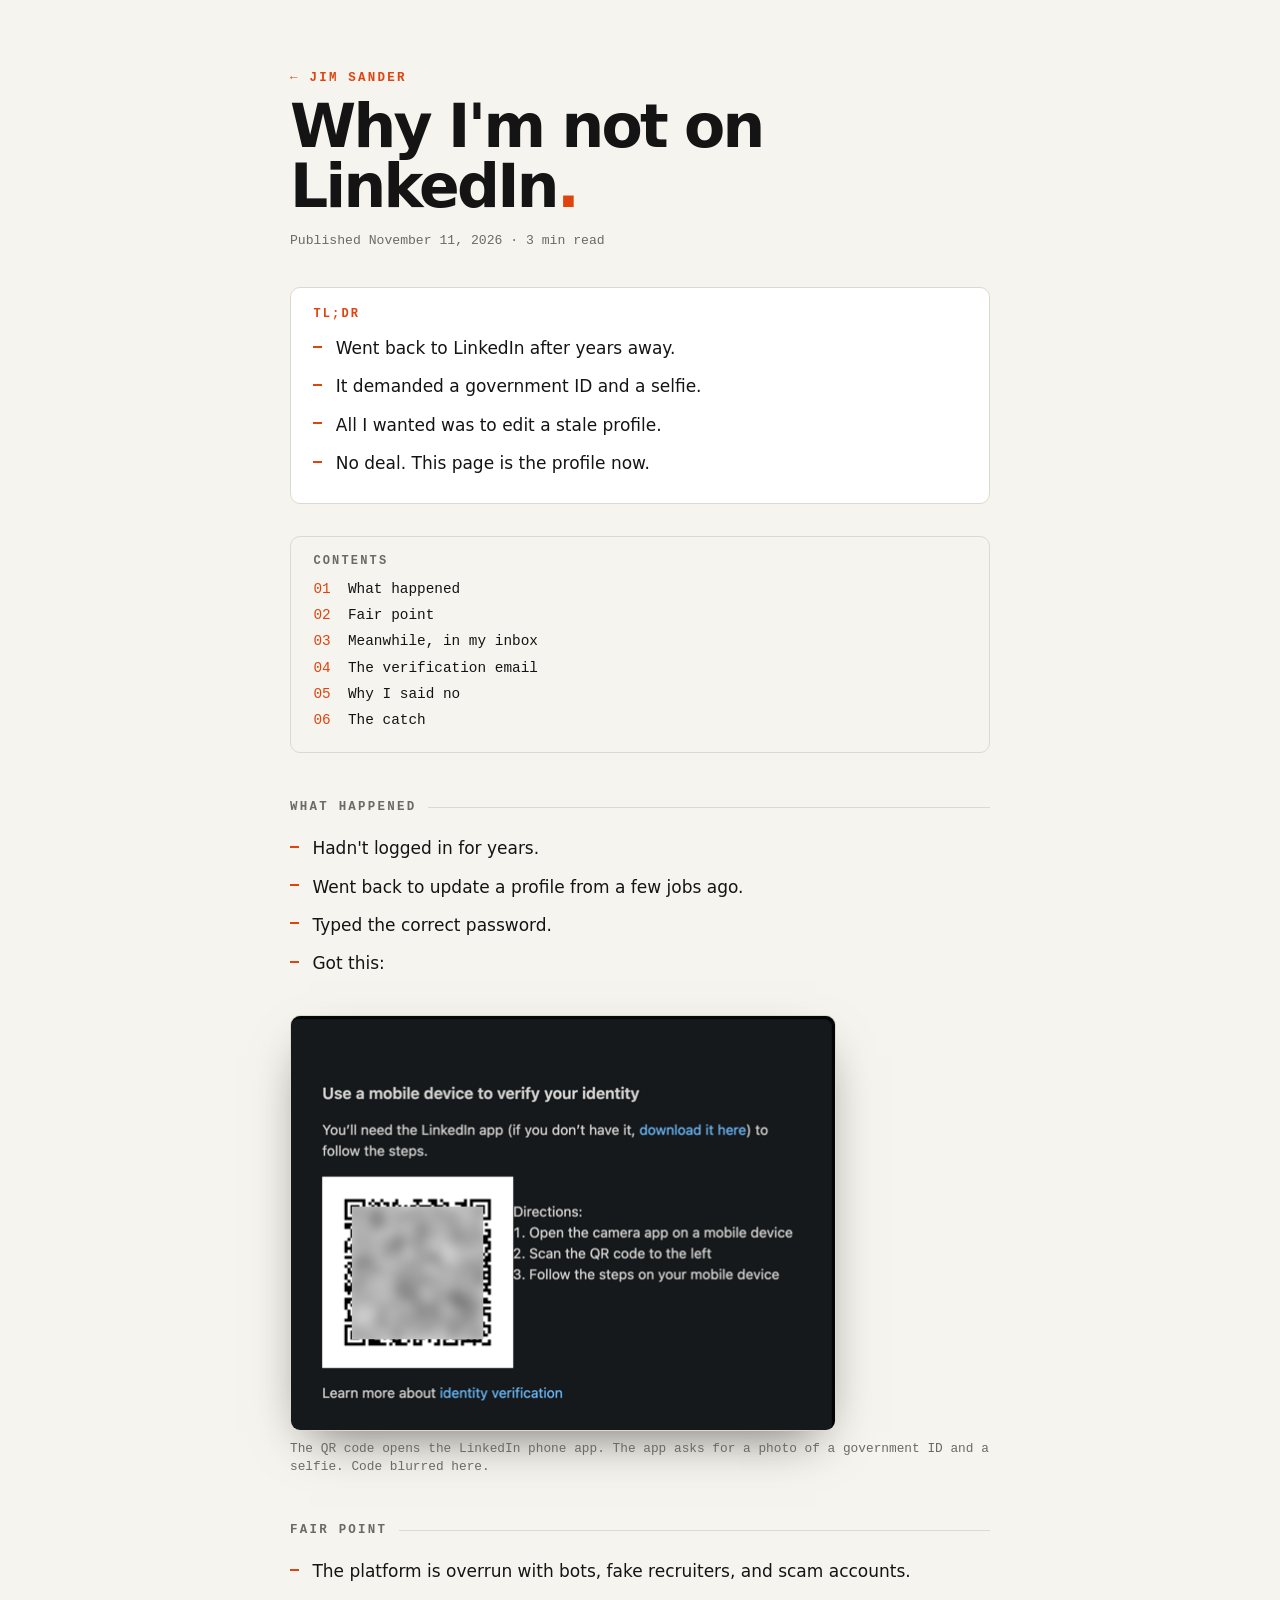
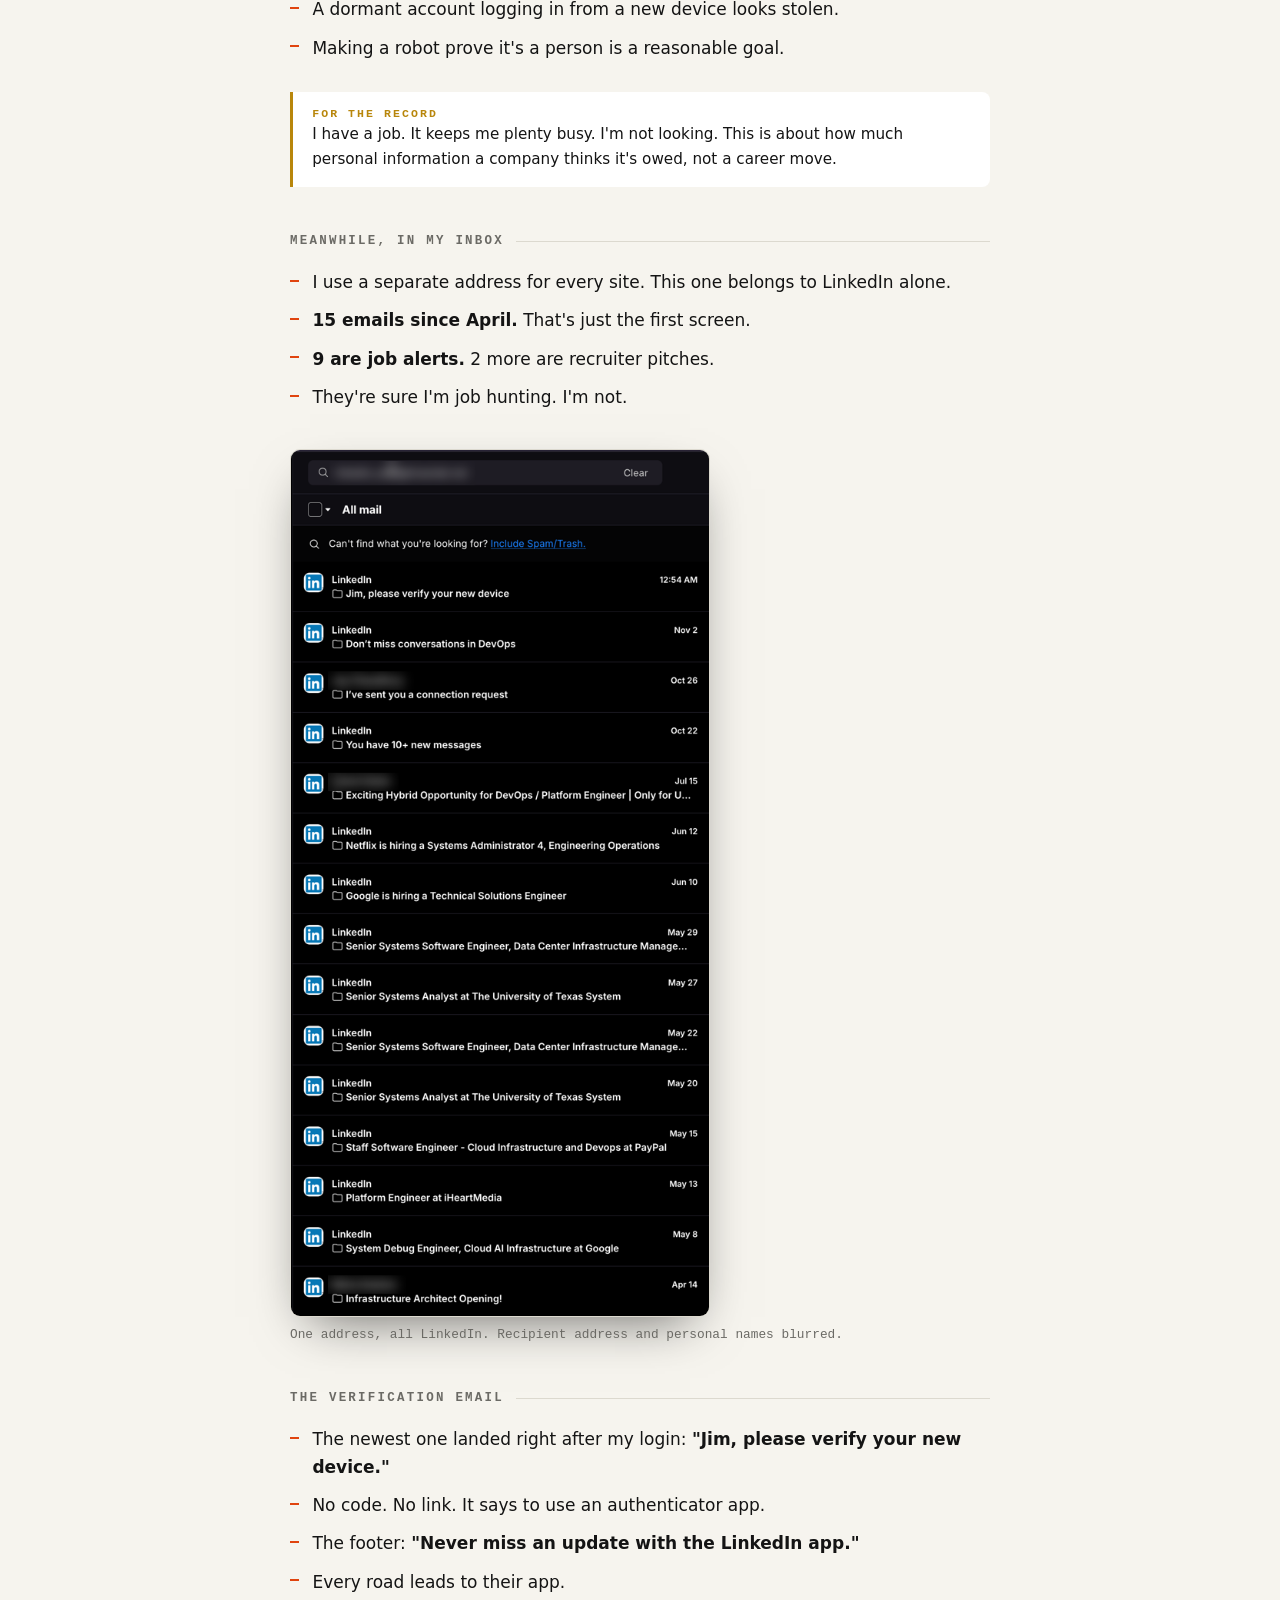
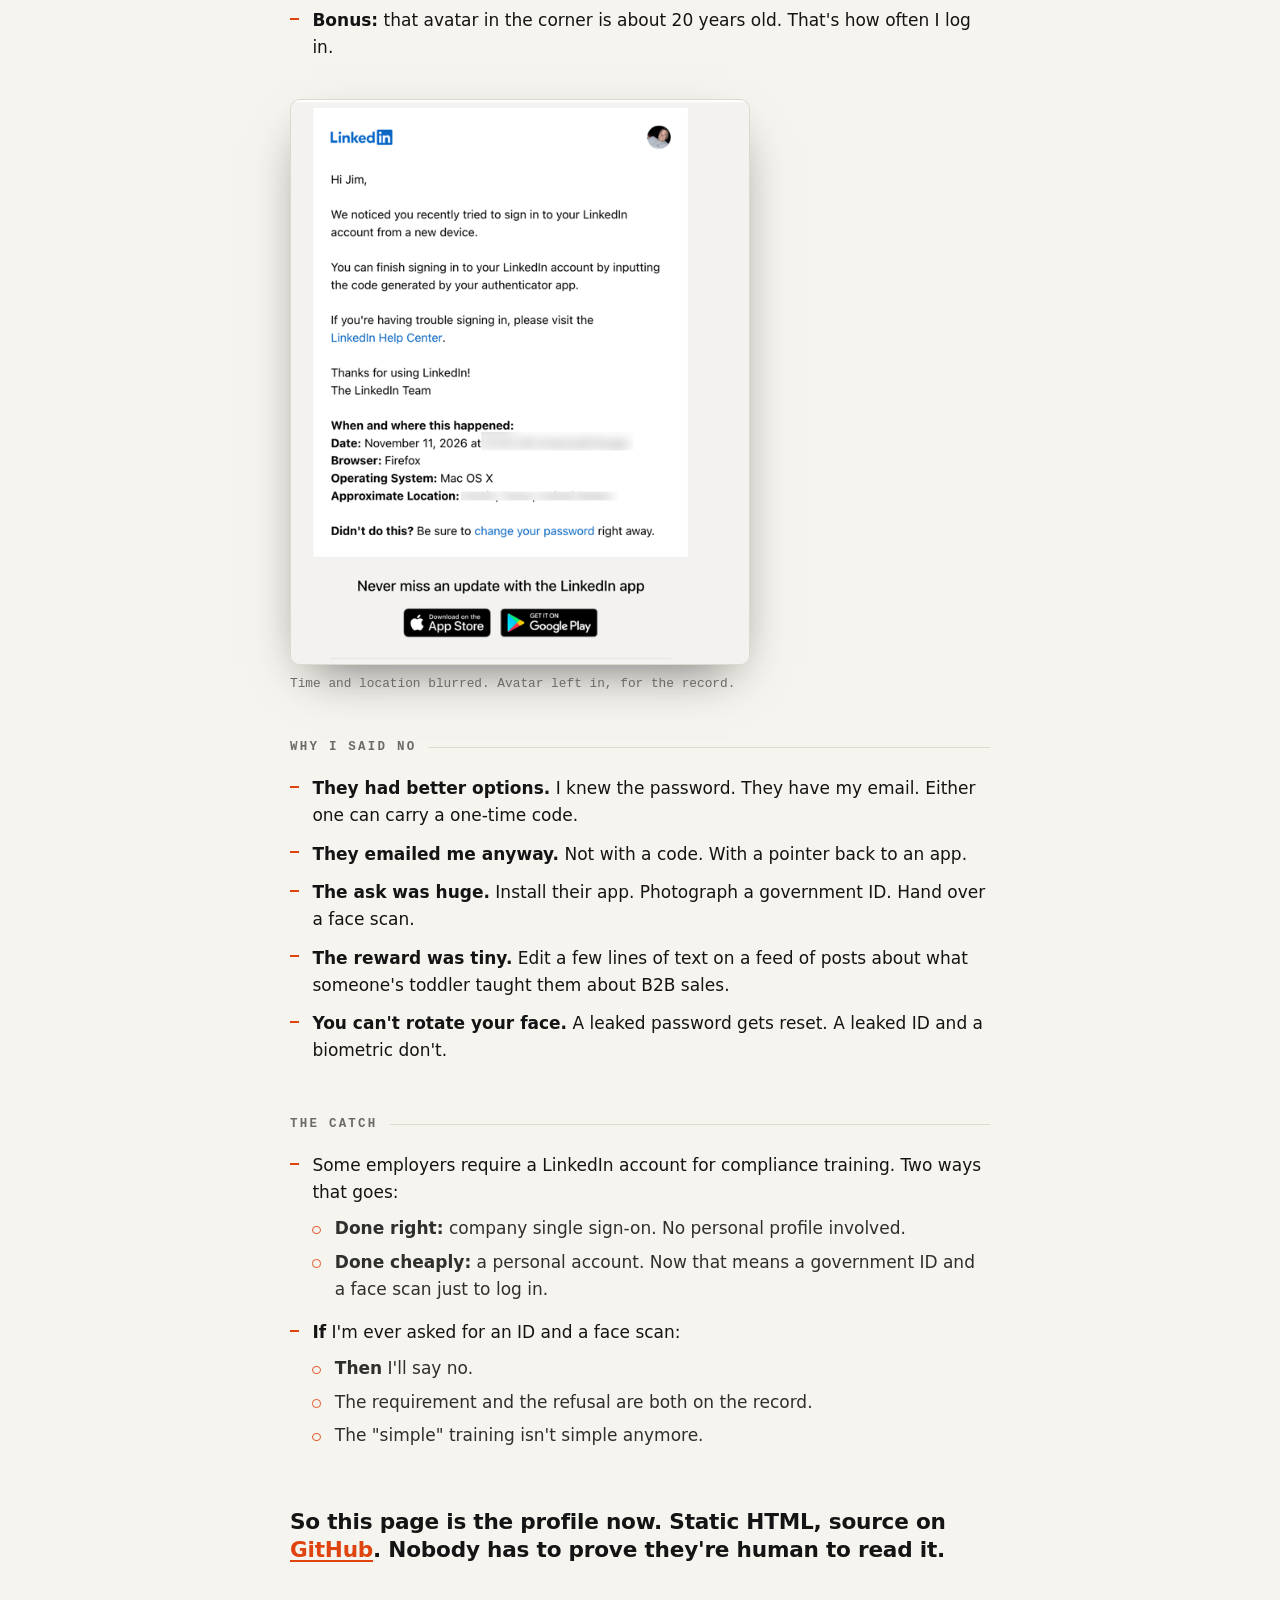
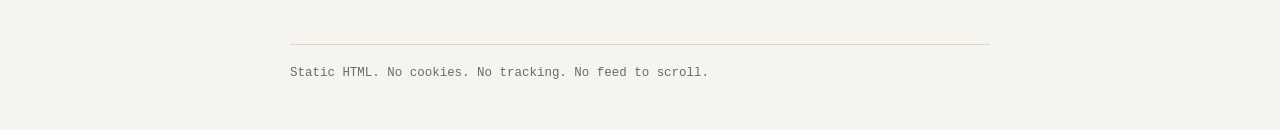
==== why-not-linkedin.html @ 29e7f253 "Nested if/then bullets in the catch section" ====
<!doctype html>
<html lang="en">
<head>
  <meta charset="utf-8">
  <meta name="viewport" content="width=device-width, initial-scale=1">
  <title>Why I'm not on LinkedIn - Jim Sander</title>
  <meta name="description" content="LinkedIn wanted a selfie and a government ID. I wanted to edit a profile.">
  <link rel="stylesheet" href="style.css">
</head>
<body>
  <div class="wrap single">
    <main>
      <p class="kicker"><a href="index.html">&larr; Jim Sander</a></p>
      <h1>Why I'm not on LinkedIn<span class="dot">.</span></h1>
      <p class="meta">Published <time datetime="2026-11-11">November 11, 2026</time> &middot; 3 min read</p>

      <div class="tldr">
        <h3>TL;DR</h3>
        <ul class="pts">
          <li>Went back to LinkedIn after years away.</li>
          <li>It demanded a government ID and a selfie.</li>
          <li>All I wanted was to edit a stale profile.</li>
          <li>No deal. This page is the profile now.</li>
        </ul>
      </div>

      <nav class="toc" aria-label="Contents">
        <h3>Contents</h3>
        <ol>
          <li><a href="#what-happened">What happened</a></li>
          <li><a href="#fair-point">Fair point</a></li>
          <li><a href="#inbox">Meanwhile, in my inbox</a></li>
          <li><a href="#verification-email">The verification email</a></li>
          <li><a href="#why-no">Why I said no</a></li>
          <li><a href="#the-catch">The catch</a></li>
        </ol>
      </nav>

      <h2 id="what-happened">What happened</h2>
      <ul class="pts">
        <li>Hadn't logged in for years.</li>
        <li>Went back to update a profile from a few jobs ago.</li>
        <li>Typed the correct password.</li>
        <li>Got this:</li>
      </ul>

      <figure>
        <img src="img/linkedin-id-check.png" width="546" height="415"
             alt="LinkedIn prompt: Use a mobile device to verify your identity. You'll need the LinkedIn app. Scan the QR code and follow the steps on your mobile device.">
        <figcaption>The QR code opens the LinkedIn phone app. The app asks for a photo of a government ID and a selfie. Code blurred here.</figcaption>
      </figure>

      <h2 id="fair-point">Fair point</h2>
      <ul class="pts">
        <li>The platform is overrun with bots, fake recruiters, and scam accounts.</li>
        <li>A dormant account logging in from a new device looks stolen.</li>
        <li>Making a robot prove it's a person is a reasonable goal.</li>
      </ul>

      <div class="note">
        <b>For the record</b>
        I have a job. It keeps me plenty busy. I'm not looking. This is about how much personal information a company thinks it's owed, not a career move.
      </div>

      <h2 id="inbox">Meanwhile, in my inbox</h2>
      <ul class="pts">
        <li>I use a separate address for every site. This one belongs to LinkedIn alone.</li>
        <li><strong>15 emails since April.</strong> That's just the first screen.</li>
        <li><strong>9 are job alerts.</strong> 2 more are recruiter pitches.</li>
        <li>They're sure I'm job hunting. I'm not.</li>
      </ul>

      <figure>
        <img src="img/linkedin-inbox.png" width="544" height="1127"
             alt="Email inbox filtered to the LinkedIn address: a device verification email at the top, then connection requests, message reminders, and a long run of job alerts from April to November.">
        <figcaption>One address, all LinkedIn. Recipient address and personal names blurred.</figcaption>
      </figure>

      <h2 id="verification-email">The verification email</h2>
      <ul class="pts">
        <li>The newest one landed right after my login: <strong>"Jim, please verify your new device."</strong></li>
        <li>No code. No link. It says to use an authenticator app.</li>
        <li>The footer: <strong>"Never miss an update with the LinkedIn app."</strong></li>
        <li>Every road leads to their app.</li>
        <li><strong>Bonus:</strong> that avatar in the corner is about 20 years old. That's how often I log in.</li>
      </ul>

      <figure>
        <img src="img/linkedin-verify-email.png" width="568" height="700"
             alt="LinkedIn email: We noticed you recently tried to sign in from a new device. You can finish signing in by inputting the code generated by your authenticator app. Footer: Never miss an update with the LinkedIn app, with App Store and Google Play buttons.">
        <figcaption>Time and location blurred. Avatar left in, for the record.</figcaption>
      </figure>

      <h2 id="why-no">Why I said no</h2>
      <ul class="pts">
        <li><strong>They had better options.</strong> I knew the password. They have my email. Either one can carry a one-time code.</li>
        <li><strong>They emailed me anyway.</strong> Not with a code. With a pointer back to an app.</li>
        <li><strong>The ask was huge.</strong> Install their app. Photograph a government ID. Hand over a face scan.</li>
        <li><strong>The reward was tiny.</strong> Edit a few lines of text on a feed of posts about what someone's toddler taught them about B2B sales.</li>
        <li><strong>You can't rotate your face.</strong> A leaked password gets reset. A leaked ID and a biometric don't.</li>
      </ul>

      <h2 id="the-catch">The catch</h2>
      <ul class="pts">
        <li>Some employers require a LinkedIn account for compliance training. Two ways that goes:
          <ul class="pts">
            <li><strong>Done right:</strong> company single sign-on. No personal profile involved.</li>
            <li><strong>Done cheaply:</strong> a personal account. Now that means a government ID and a face scan just to log in.</li>
          </ul>
        </li>
        <li><strong>If</strong> I'm ever asked for an ID and a face scan:
          <ul class="pts">
            <li><strong>Then</strong> I'll say no.</li>
            <li>The requirement and the refusal are both on the record.</li>
            <li>The "simple" training isn't simple anymore.</li>
          </ul>
        </li>
      </ul>

      <p class="closer">So this page is the profile now. Static HTML, source on
      <a href="https://github.com/jimsander/jimsander.net">GitHub</a>. Nobody
      has to prove they're human to read it.</p>
    </main>

    <footer>Static HTML. No cookies. No tracking. No feed to scroll.</footer>
  </div>
</body>
</html>
---- style.css ----
:root {
  --bg: #0e0e10;
  --fg: #f2f0ea;
  --muted: #8d8b85;
  --rule: #26262a;
  --card: #17171a;
  --accent: #ff5a1f;
  --accent-2: #ffd23f;
  --sans: "Inter", ui-sans-serif, system-ui, -apple-system, "Helvetica Neue", sans-serif;
  --mono: ui-monospace, "SF Mono", Menlo, monospace;
}
@media (prefers-color-scheme: light) {
  :root {
    --bg: #f6f4ee;
    --fg: #141414;
    --muted: #6b6a65;
    --rule: #dcd9cf;
    --card: #ffffff;
    --accent: #e0440e;
    --accent-2: #b8860b;
  }
}
* { box-sizing: border-box; }
body {
  margin: 0;
  background: var(--bg);
  color: var(--fg);
  font: 17px/1.6 var(--sans);
  -webkit-font-smoothing: antialiased;
}
a { color: var(--accent); text-underline-offset: 3px; }
a:hover { color: var(--accent-2); }

.wrap {
  max-width: 1040px;
  margin: 0 auto;
  padding: 4.5rem 1.5rem 3rem;
  display: grid;
  grid-template-columns: minmax(0, 1fr) 290px;
  gap: 4rem;
}
.wrap.single { grid-template-columns: minmax(0, 700px); justify-content: center; }
@media (max-width: 800px) {
  .wrap { grid-template-columns: 1fr; gap: 2.5rem; padding-top: 2.5rem; }
}

/* hero */
.kicker {
  margin: 0 0 0.75rem;
  color: var(--accent);
  font: 600 0.78rem/1 var(--mono);
  letter-spacing: 0.18em;
  text-transform: uppercase;
}
.kicker a { text-decoration: none; }
h1 {
  margin: 0;
  font-size: clamp(3rem, 9vw, 5.75rem);
  font-weight: 850;
  line-height: 0.92;
  letter-spacing: -0.045em;
}
h1 .dot { color: var(--accent); }
.wrap.single h1 { font-size: clamp(2.4rem, 6.5vw, 3.75rem); line-height: 1; }
.tag {
  margin: 1.1rem 0 0;
  color: var(--muted);
  font: 0.95rem/1.4 var(--mono);
}
.meta {
  margin: 1rem 0 0;
  color: var(--muted);
  font: 0.82rem/1.4 var(--mono);
}

/* status pill */
.status {
  display: inline-flex;
  align-items: center;
  gap: 0.6rem;
  margin: 2rem 0 0;
  padding: 0.5rem 0.95rem;
  border: 1px solid var(--rule);
  border-radius: 999px;
  background: var(--card);
  font: 0.85rem/1.3 var(--mono);
}
.status::before {
  content: "";
  width: 8px;
  height: 8px;
  border-radius: 50%;
  background: var(--accent-2);
  box-shadow: 0 0 10px var(--accent-2);
}

/* sections */
h2 {
  margin: 3rem 0 1rem;
  font: 600 0.78rem/1 var(--mono);
  letter-spacing: 0.18em;
  text-transform: uppercase;
  color: var(--muted);
  display: flex;
  align-items: center;
  gap: 0.75rem;
}
h2::after { content: ""; flex: 1; height: 1px; background: var(--rule); }
ul.pts { list-style: none; padding: 0; margin: 0; }
ul.pts li {
  position: relative;
  padding: 0.35rem 0 0.35rem 1.4rem;
}
ul.pts li::before {
  content: "";
  position: absolute;
  left: 0;
  top: 0.95em;
  width: 0.55rem;
  height: 2px;
  background: var(--accent);
}
strong { font-weight: 700; }

/* tldr / callouts */
.tldr {
  margin: 2.25rem 0 0;
  padding: 1.25rem 1.4rem;
  background: var(--card);
  border: 1px solid var(--rule);
  border-radius: 10px;
}
.tldr h3, aside h3 {
  margin: 0 0 0.6rem;
  font: 600 0.75rem/1 var(--mono);
  letter-spacing: 0.18em;
  text-transform: uppercase;
  color: var(--accent);
}
.note {
  margin: 1.5rem 0 0;
  padding: 1rem 1.2rem;
  border-left: 3px solid var(--accent-2);
  background: var(--card);
  border-radius: 0 8px 8px 0;
  font-size: 0.95rem;
}
.note b {
  display: block;
  margin-bottom: 0.2rem;
  font: 600 0.72rem/1 var(--mono);
  letter-spacing: 0.18em;
  text-transform: uppercase;
  color: var(--accent-2);
}
.closer {
  margin: 3rem 0 0;
  font-size: 1.35rem;
  font-weight: 700;
  line-height: 1.3;
  letter-spacing: -0.01em;
}

/* sidebar */
aside {
  align-self: start;
  position: sticky;
  top: 2rem;
  padding: 1.4rem;
  background: var(--card);
  border: 1px solid var(--rule);
  border-top: 3px solid var(--accent);
  border-radius: 10px;
  font-size: 0.93rem;
}
aside ul.pts li { padding-top: 0.25rem; padding-bottom: 0.25rem; }
aside .more {
  display: inline-block;
  margin-top: 1rem;
  font: 600 0.85rem/1 var(--mono);
  text-decoration: none;
}

figure { margin: 2rem 0 0; }
figure img[src*="inbox"] { max-width: 420px; width: 100%; }
figure img[src*="verify-email"] { max-width: 460px; width: 100%; }
figure img {
  display: block;
  max-width: 100%;
  height: auto;
  border: 1px solid var(--rule);
  border-radius: 10px;
  box-shadow: 0 20px 50px -20px rgba(0, 0, 0, 0.6);
}
figcaption {
  margin-top: 0.6rem;
  color: var(--muted);
  font: 0.8rem/1.4 var(--mono);
}

footer {
  grid-column: 1 / -1;
  margin-top: 1rem;
  padding-top: 1.25rem;
  border-top: 1px solid var(--rule);
  color: var(--muted);
  font: 0.78rem/1.4 var(--mono);
}

/* table of contents */
html { scroll-behavior: smooth; }
h2[id], aside[id] { scroll-margin-top: 1.5rem; }
.toc {
  margin: 2rem 0 0;
  padding: 1.1rem 1.4rem;
  border: 1px solid var(--rule);
  border-radius: 10px;
}
.toc h3 {
  margin: 0 0 0.6rem;
  font: 600 0.75rem/1 var(--mono);
  letter-spacing: 0.18em;
  text-transform: uppercase;
  color: var(--muted);
}
.toc ol {
  margin: 0;
  padding: 0;
  list-style: none;
  counter-reset: toc;
  font: 0.9rem/1.5 var(--mono);
}
.toc li { counter-increment: toc; padding: 0.15rem 0; }
.toc li::before {
  content: counter(toc, decimal-leading-zero) "  ";
  color: var(--accent);
  white-space: pre;
}
.toc a { color: var(--fg); text-decoration: none; }
.toc a:hover { color: var(--accent); }
.toc.inline { border: 0; padding: 0; }
.toc.inline ol { display: flex; flex-wrap: wrap; gap: 0.4rem 1.4rem; }

/* nested bullets */
ul.pts ul.pts { margin: 0.35rem 0 0.1rem; }
ul.pts ul.pts li { padding-top: 0.2rem; padding-bottom: 0.2rem; color: var(--fg); opacity: 0.88; }
ul.pts ul.pts li::before {
  width: 0.4rem;
  height: 0.4rem;
  top: 0.8em;
  border: 1.5px solid var(--accent);
  border-radius: 50%;
  background: transparent;
}
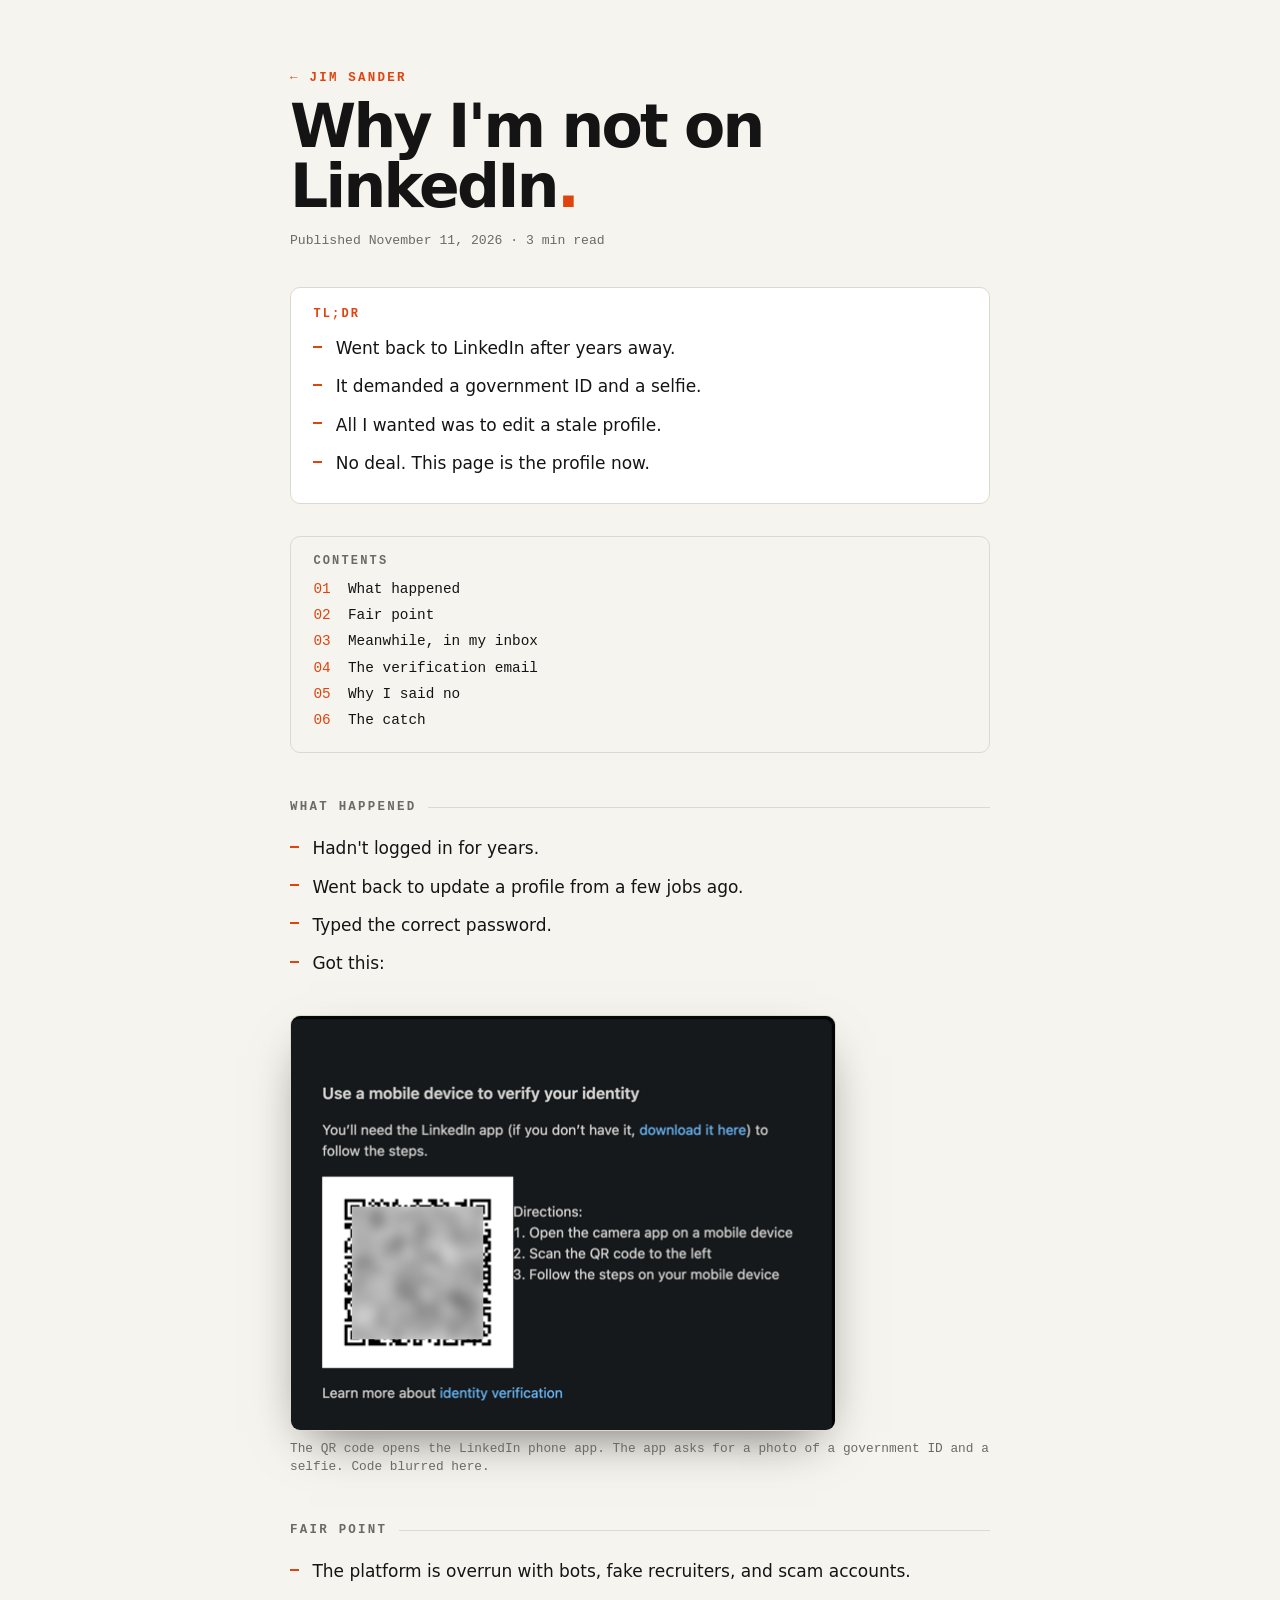
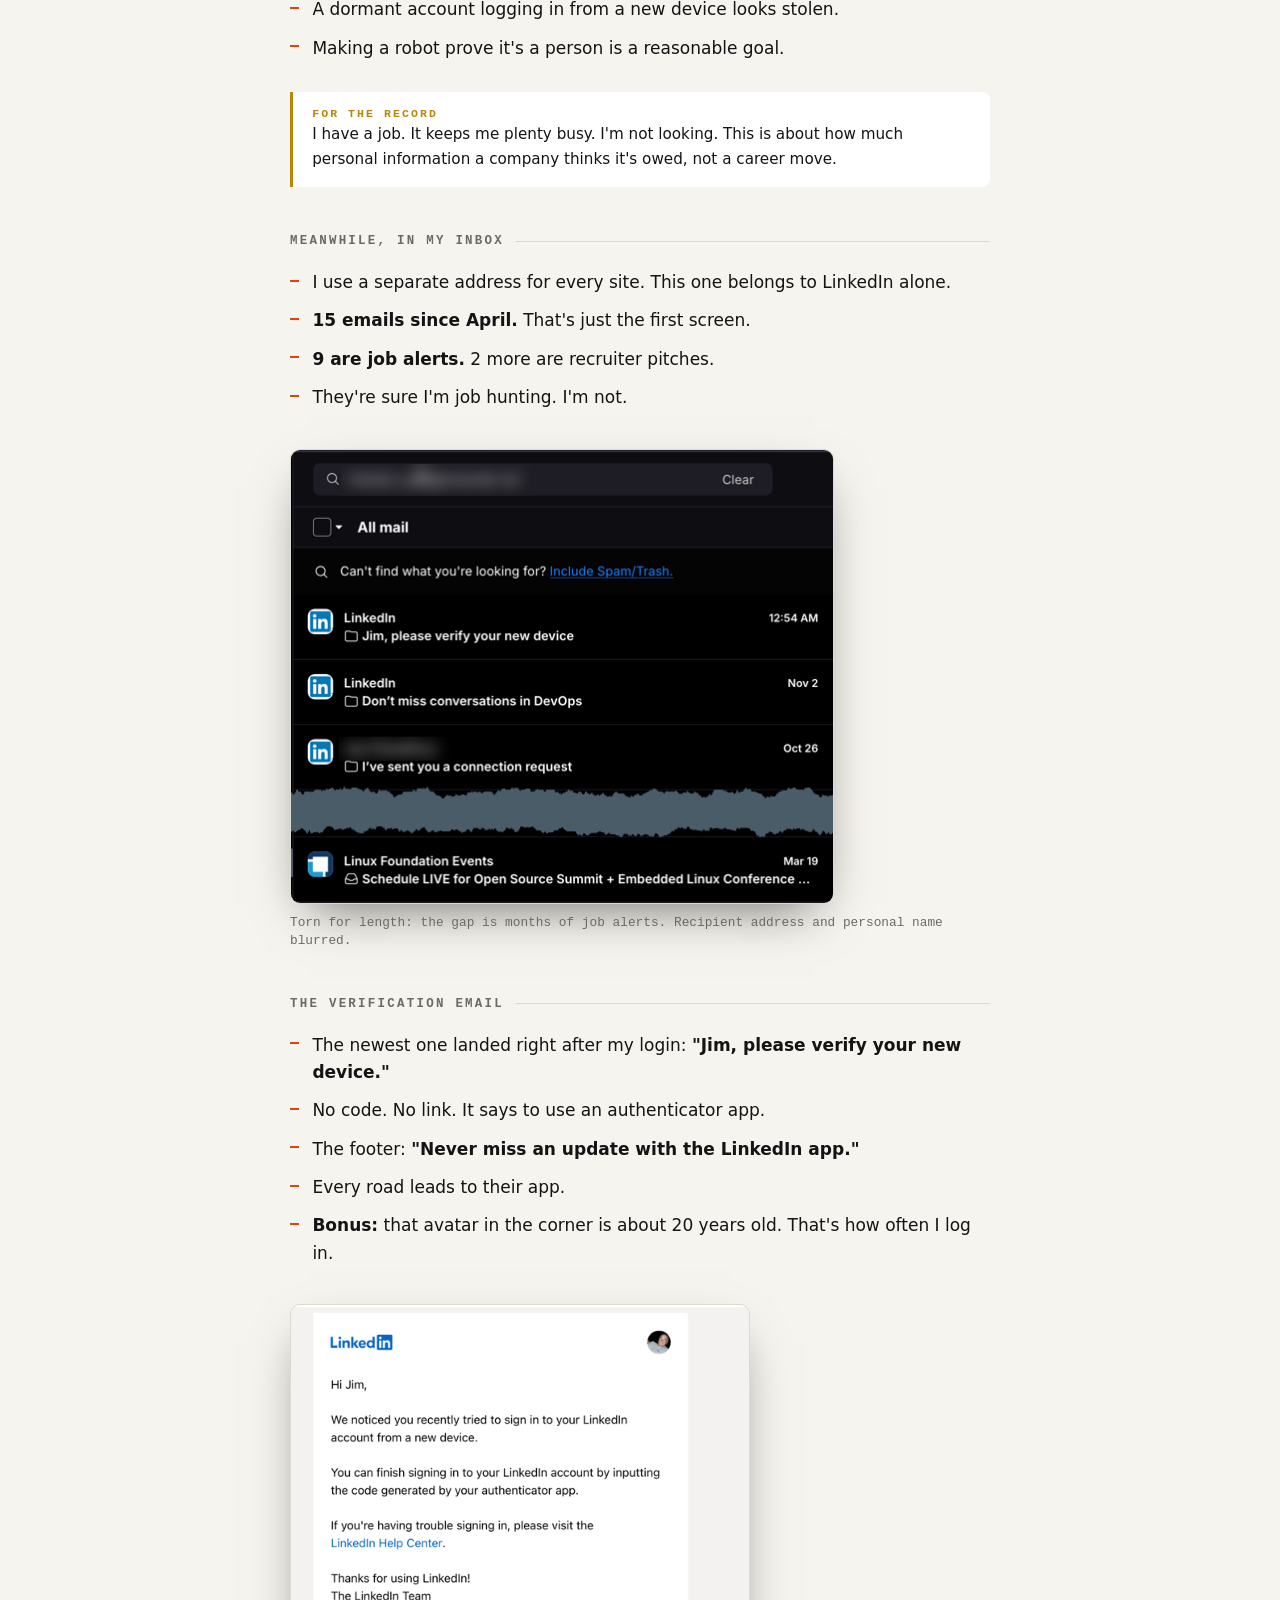
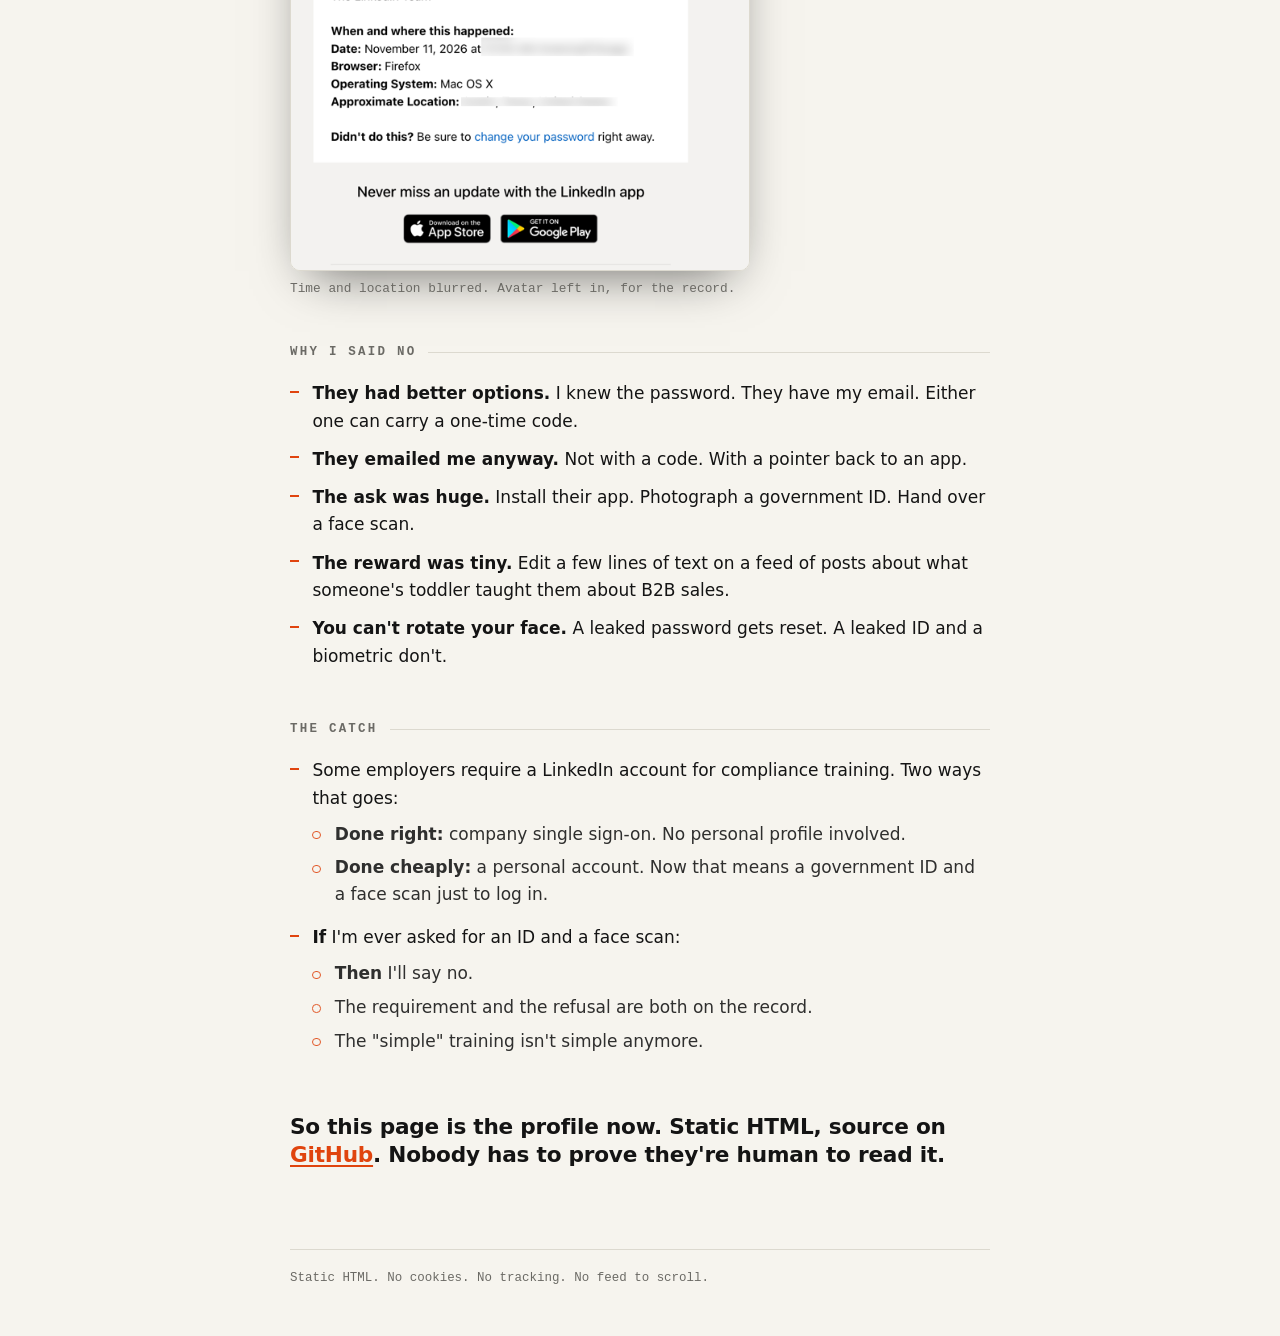
==== commit 09c5356a: "Shorter torn inbox screenshot" ====
--- a/why-not-linkedin.html
+++ b/why-not-linkedin.html
@@ -71,9 +71,9 @@
       </ul>
 
       <figure>
-        <img src="img/linkedin-inbox.png" width="544" height="1127"
-             alt="Email inbox filtered to the LinkedIn address: a device verification email at the top, then connection requests, message reminders, and a long run of job alerts from April to November.">
-        <figcaption>One address, all LinkedIn. Recipient address and personal names blurred.</figcaption>
+        <img src="img/linkedin-inbox.png" width="544" height="455"
+             alt="Email inbox filtered to the LinkedIn address: a device verification email at the top, a DevOps conversations reminder, a connection request, then a torn gap covering months of job alerts.">
+        <figcaption>Torn for length: the gap is months of job alerts. Recipient address and personal name blurred.</figcaption>
       </figure>
 
       <h2 id="verification-email">The verification email</h2>
--- a/style.css
+++ b/style.css
@@ -182,7 +182,7 @@
 }
 
 figure { margin: 2rem 0 0; }
-figure img[src*="inbox"] { max-width: 420px; width: 100%; }
+figure img[src*="inbox"] { max-width: 544px; width: 100%; }
 figure img[src*="verify-email"] { max-width: 460px; width: 100%; }
 figure img {
   display: block;
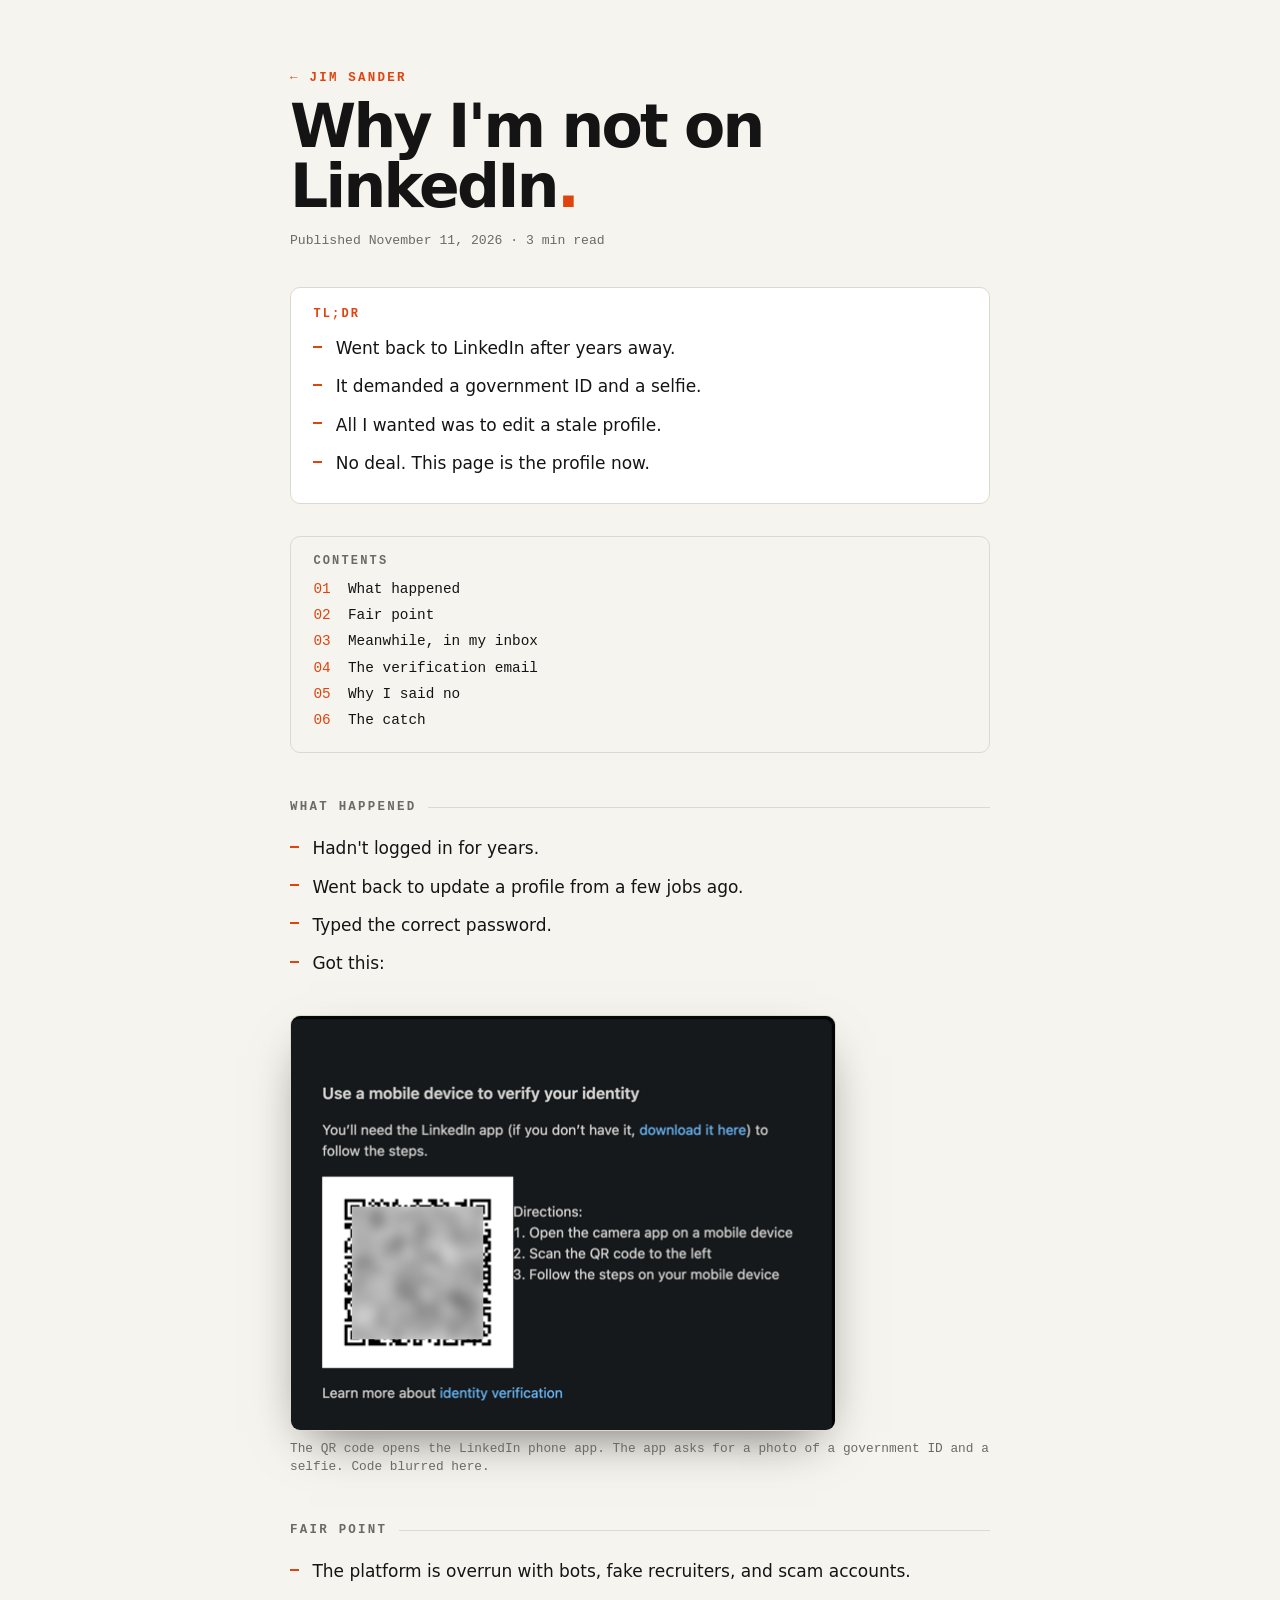
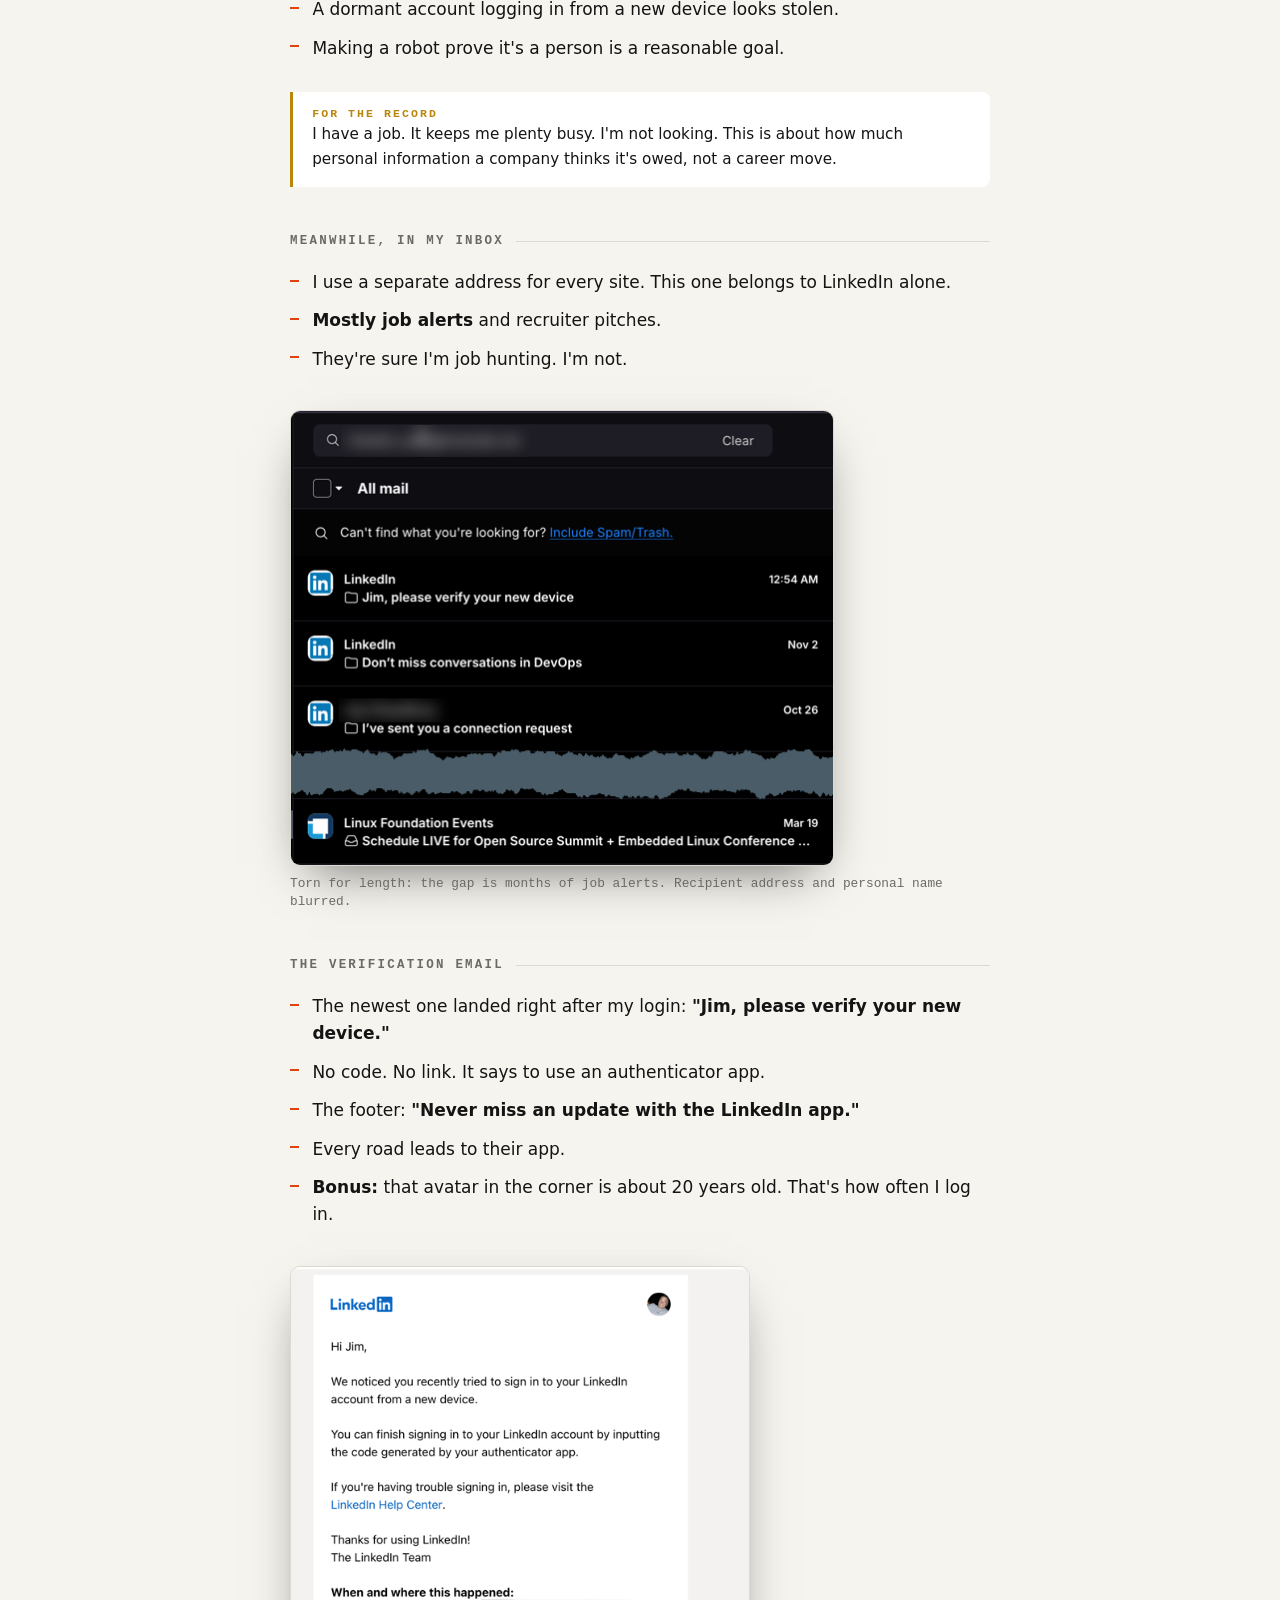
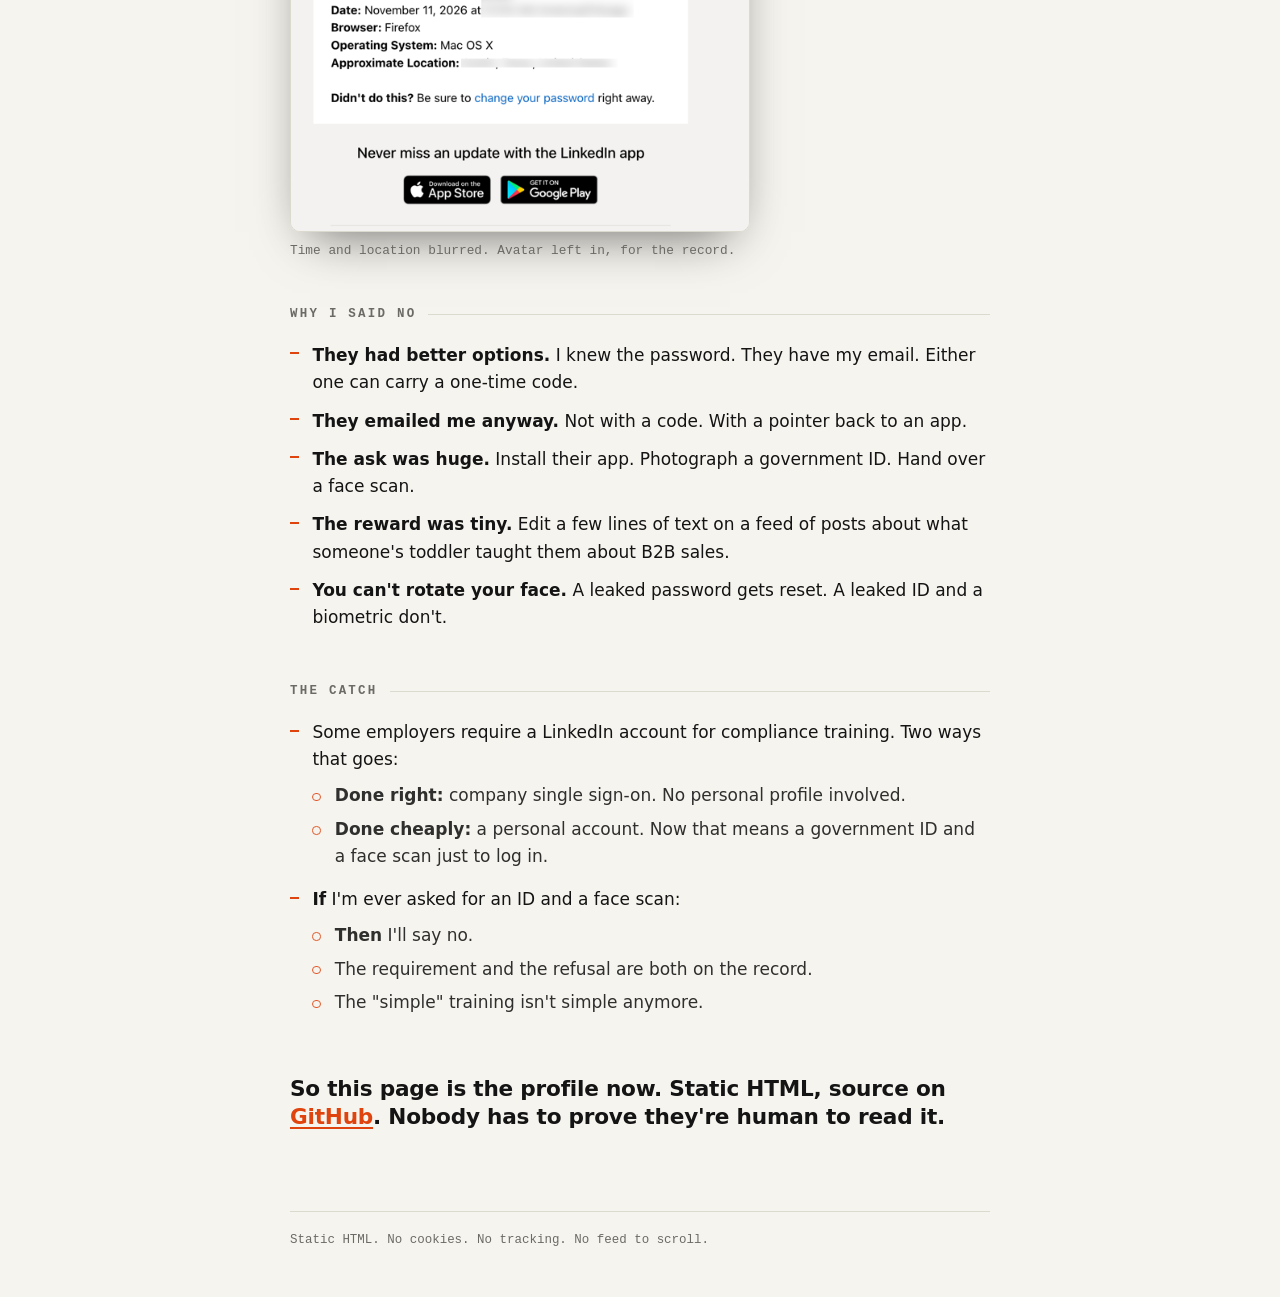
==== commit 2638f6f5: "Drop email counts from inbox section" ====
--- a/why-not-linkedin.html
+++ b/why-not-linkedin.html
@@ -65,8 +65,7 @@
       <h2 id="inbox">Meanwhile, in my inbox</h2>
       <ul class="pts">
         <li>I use a separate address for every site. This one belongs to LinkedIn alone.</li>
-        <li><strong>15 emails since April.</strong> That's just the first screen.</li>
-        <li><strong>9 are job alerts.</strong> 2 more are recruiter pitches.</li>
+        <li><strong>Mostly job alerts</strong> and recruiter pitches.</li>
         <li>They're sure I'm job hunting. I'm not.</li>
       </ul>
 
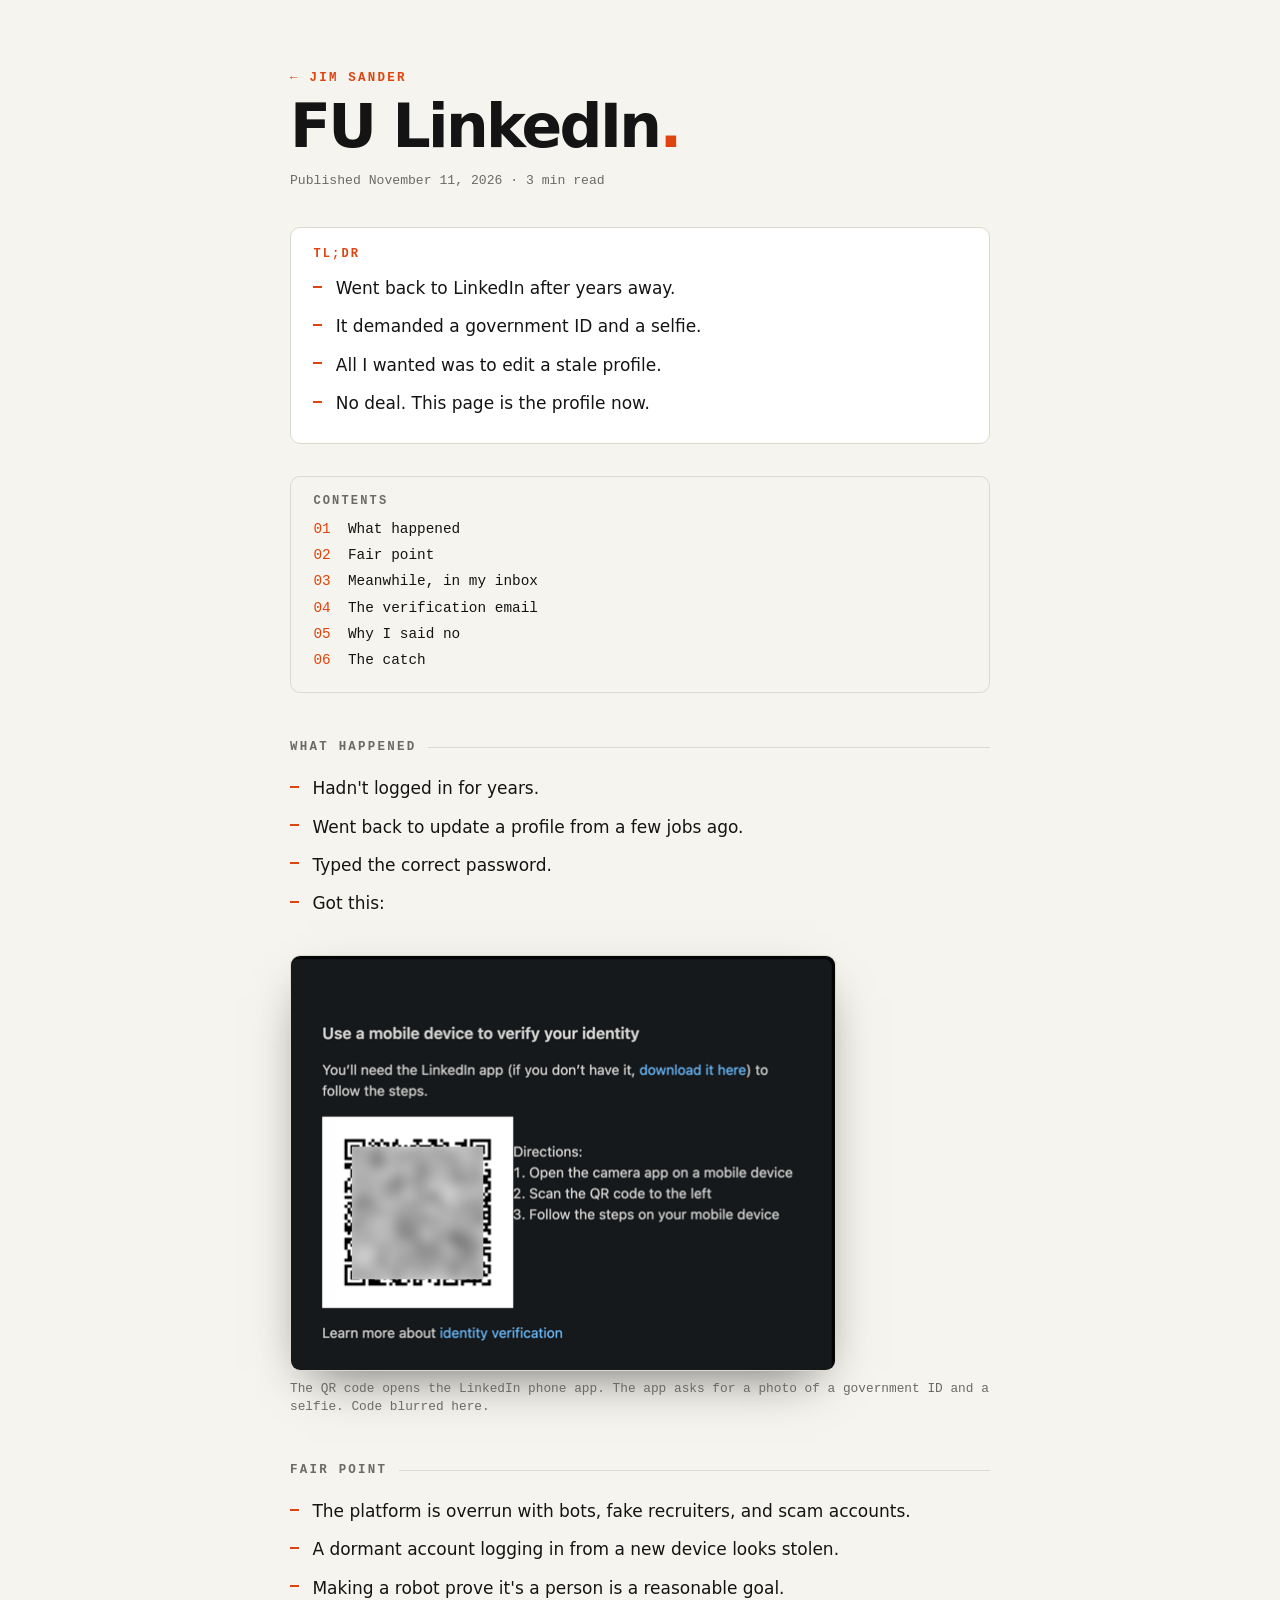
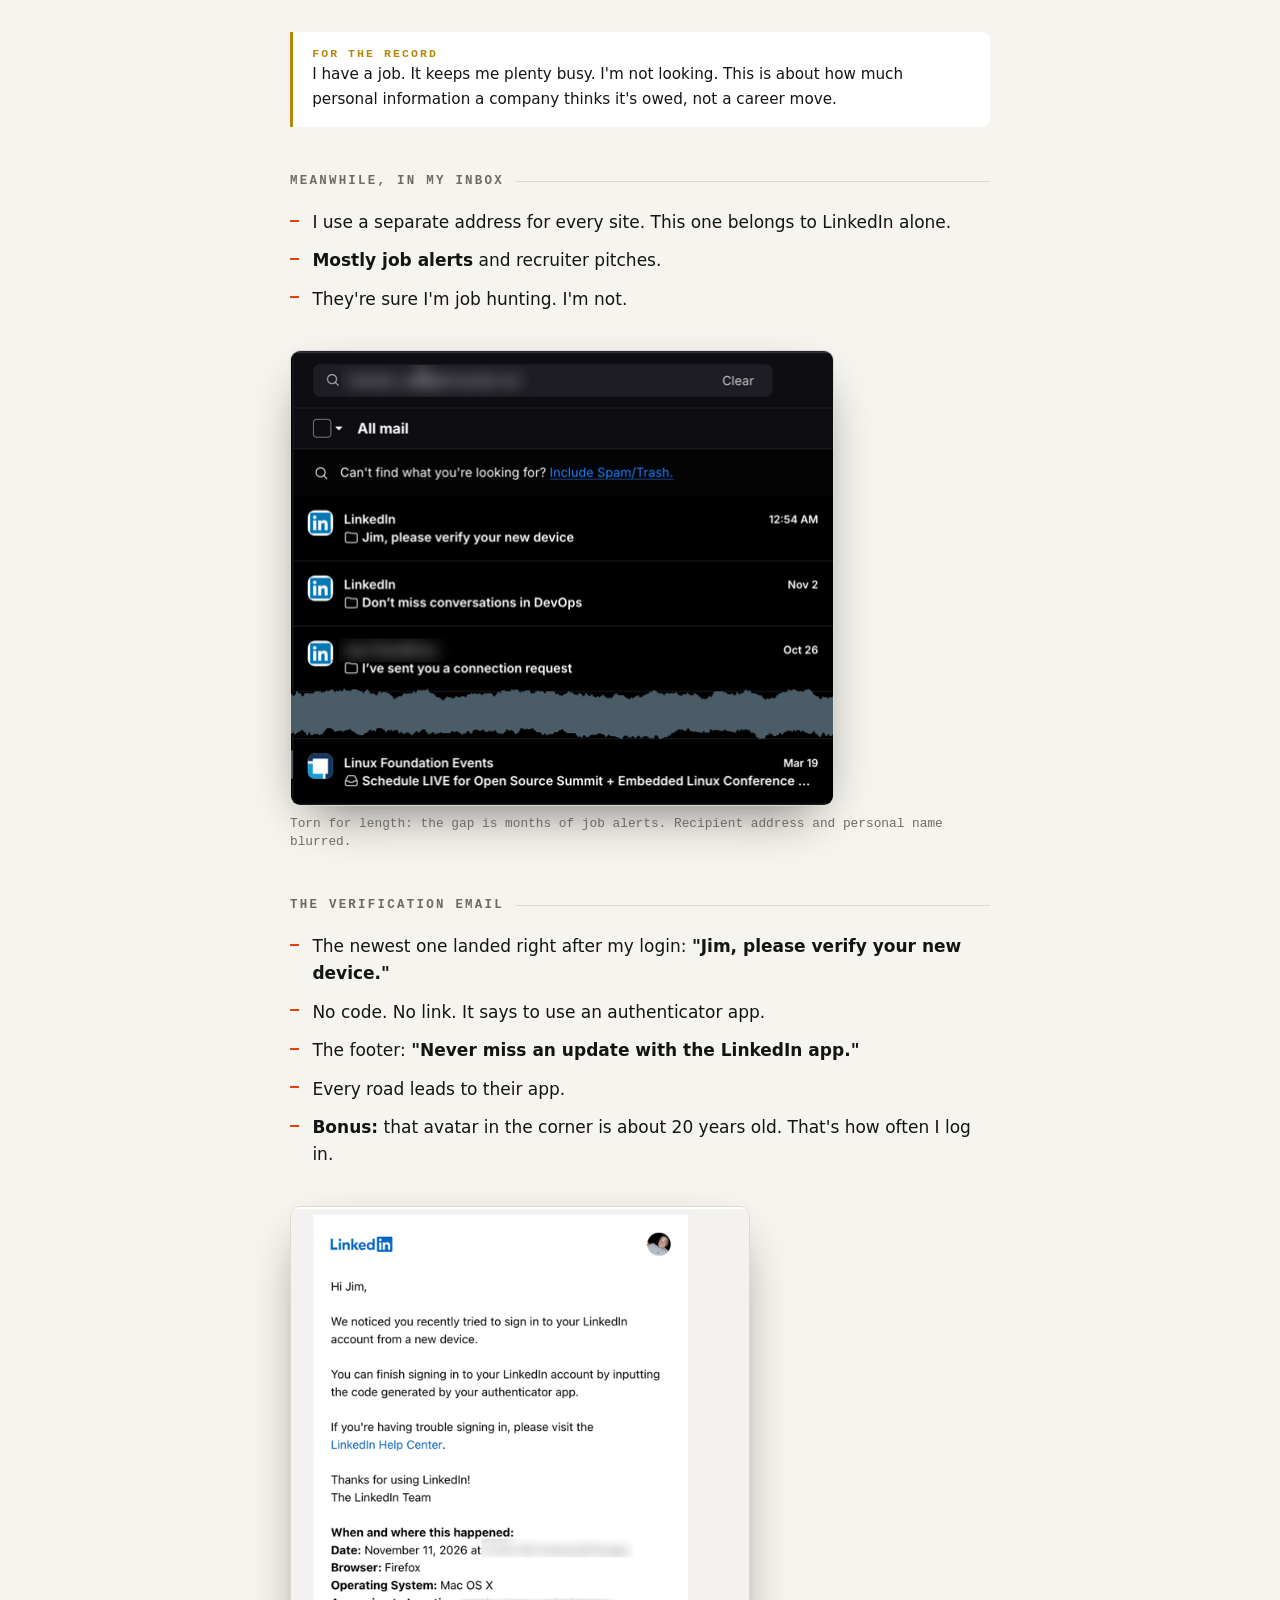
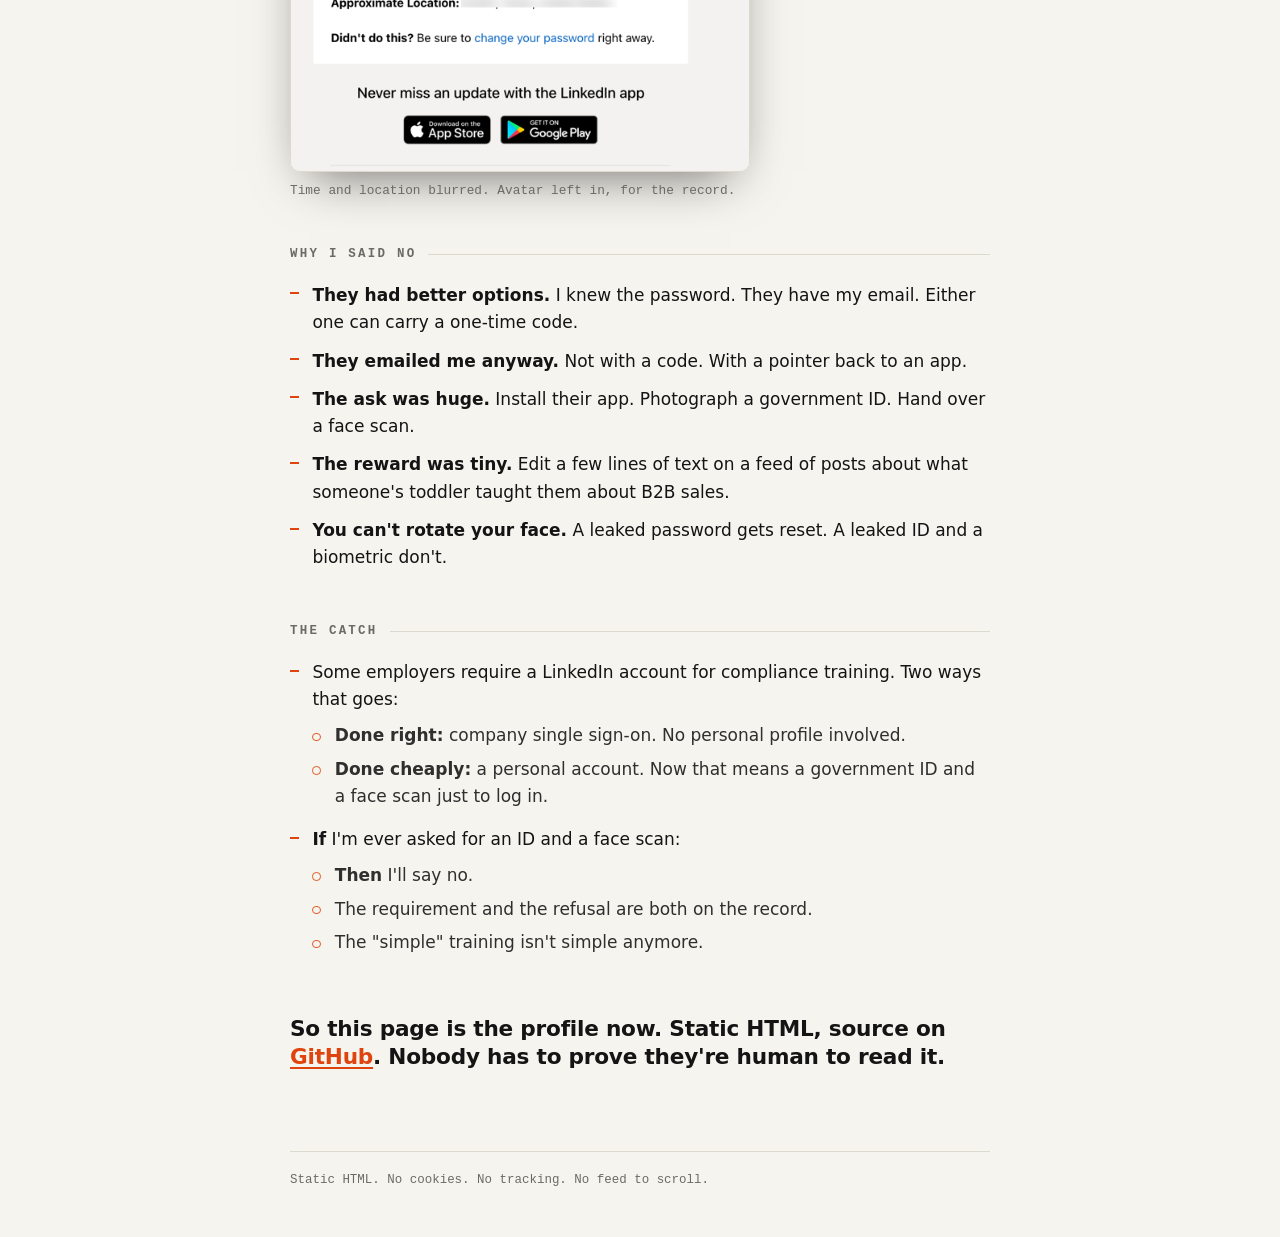
==== commit e6f207b5: "Retitle article: FU LinkedIn" ====
--- a/why-not-linkedin.html
+++ b/why-not-linkedin.html
@@ -3,7 +3,7 @@
 <head>
   <meta charset="utf-8">
   <meta name="viewport" content="width=device-width, initial-scale=1">
-  <title>Why I'm not on LinkedIn - Jim Sander</title>
+  <title>FU LinkedIn - Jim Sander</title>
   <meta name="description" content="LinkedIn wanted a selfie and a government ID. I wanted to edit a profile.">
   <link rel="stylesheet" href="style.css">
 </head>
@@ -11,7 +11,7 @@
   <div class="wrap single">
     <main>
       <p class="kicker"><a href="index.html">&larr; Jim Sander</a></p>
-      <h1>Why I'm not on LinkedIn<span class="dot">.</span></h1>
+      <h1>FU LinkedIn<span class="dot">.</span></h1>
       <p class="meta">Published <time datetime="2026-11-11">November 11, 2026</time> &middot; 3 min read</p>
 
       <div class="tldr">
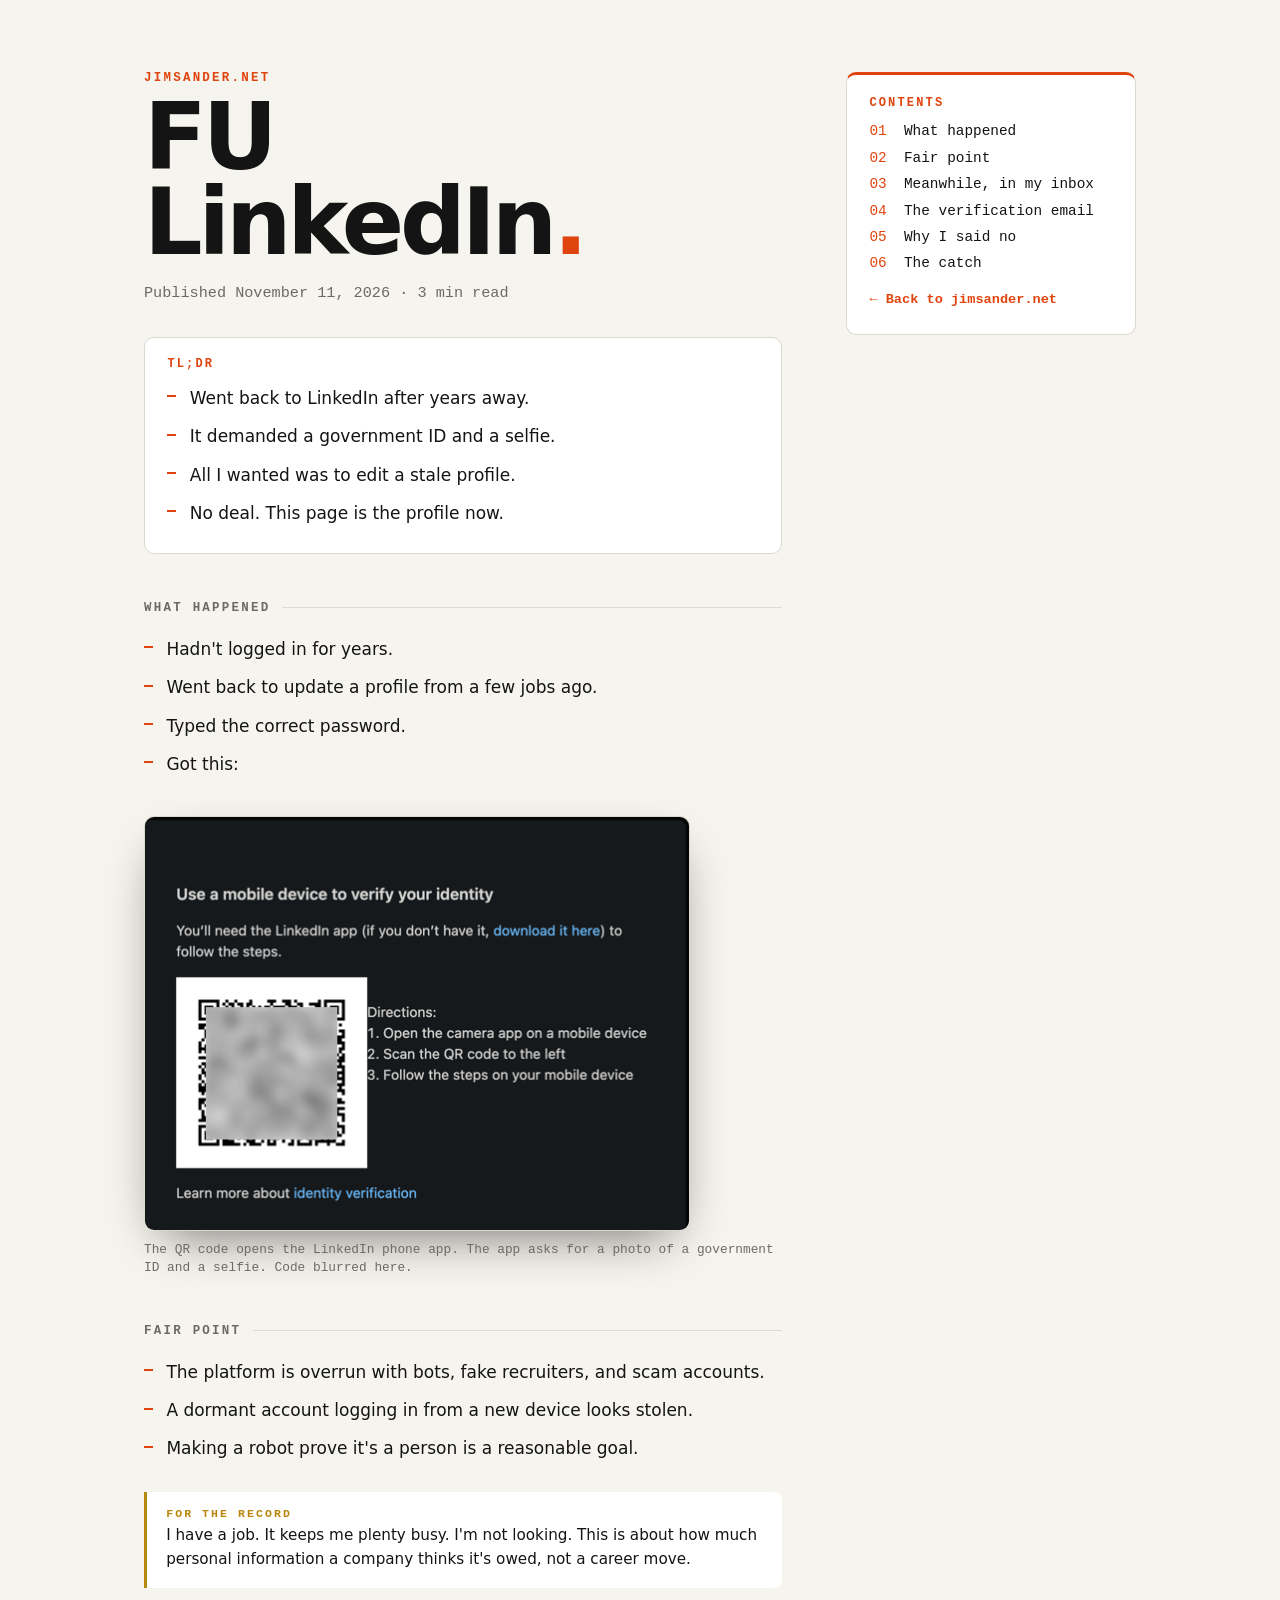
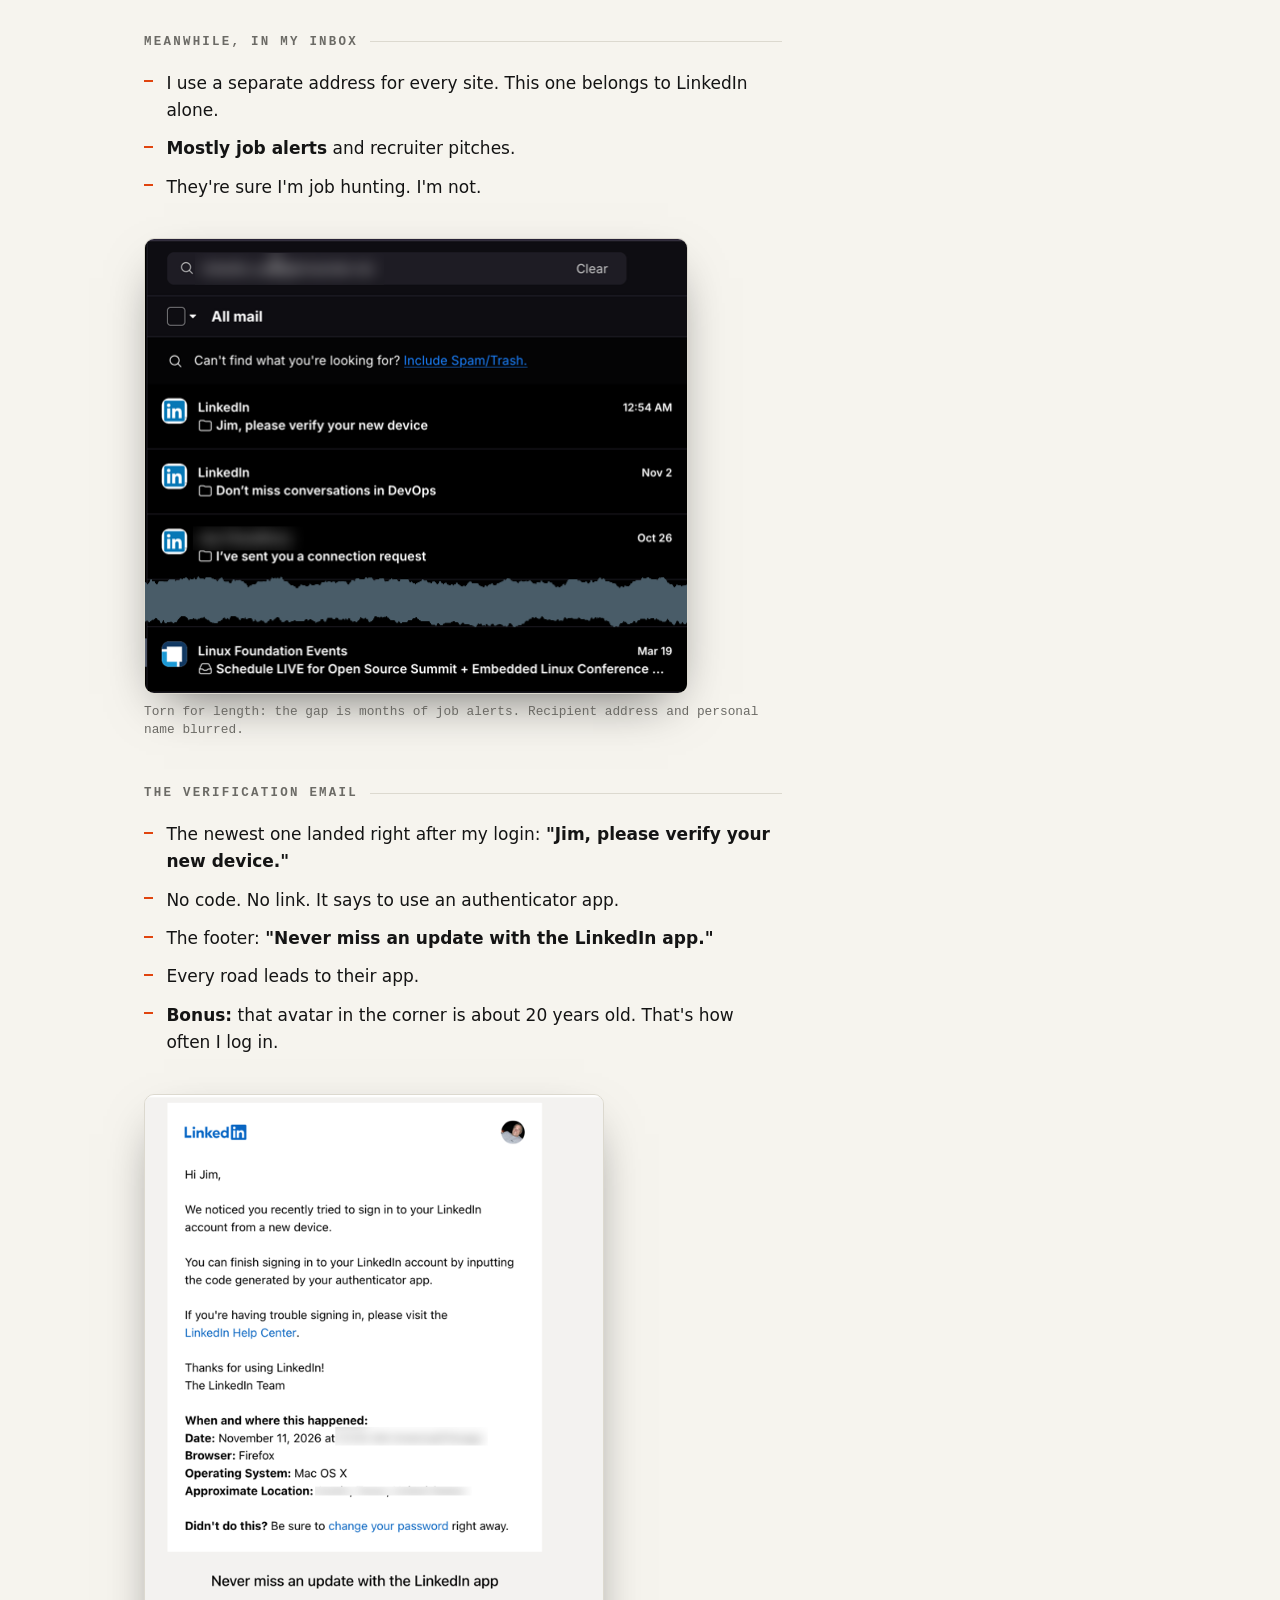
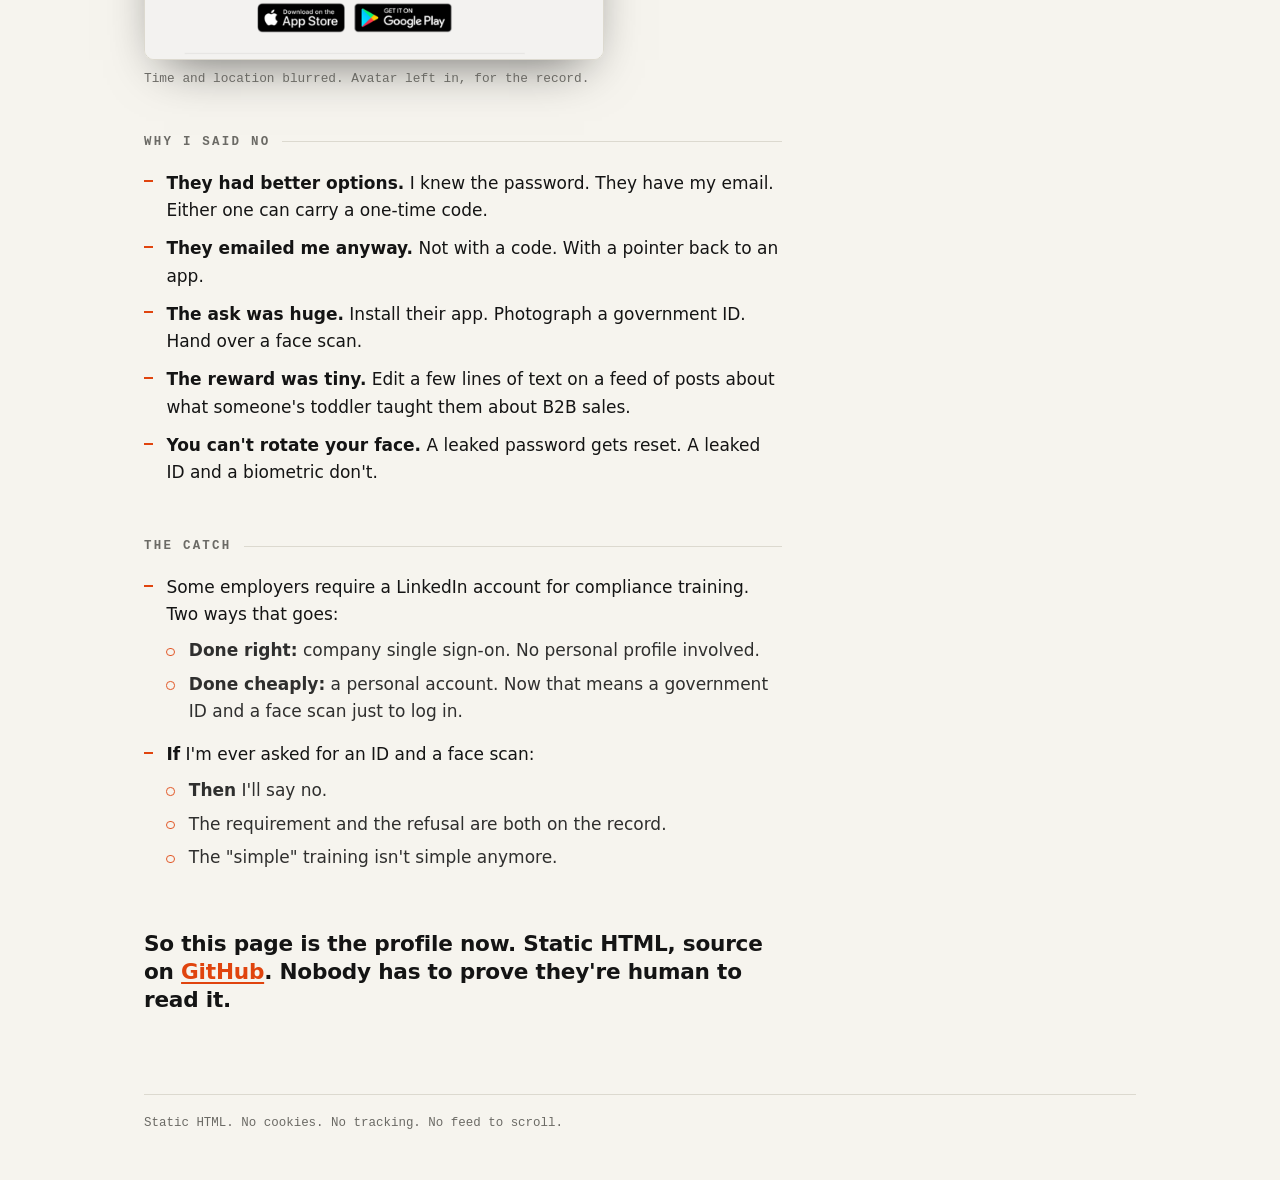
==== commit 760280d7: "Article uses the home page layout: stacked title, sidebar contents" ====
--- a/why-not-linkedin.html
+++ b/why-not-linkedin.html
@@ -8,11 +8,11 @@
   <link rel="stylesheet" href="style.css">
 </head>
 <body>
-  <div class="wrap single">
+  <div class="wrap">
     <main>
-      <p class="kicker"><a href="index.html">&larr; Jim Sander</a></p>
-      <h1>FU LinkedIn<span class="dot">.</span></h1>
-      <p class="meta">Published <time datetime="2026-11-11">November 11, 2026</time> &middot; 3 min read</p>
+      <p class="kicker"><a href="index.html">jimsander.net</a></p>
+      <h1>FU<br>LinkedIn<span class="dot">.</span></h1>
+      <p class="tag">Published <time datetime="2026-11-11">November 11, 2026</time> &middot; 3 min read</p>
 
       <div class="tldr">
         <h3>TL;DR</h3>
@@ -23,18 +23,6 @@
           <li>No deal. This page is the profile now.</li>
         </ul>
       </div>
-
-      <nav class="toc" aria-label="Contents">
-        <h3>Contents</h3>
-        <ol>
-          <li><a href="#what-happened">What happened</a></li>
-          <li><a href="#fair-point">Fair point</a></li>
-          <li><a href="#inbox">Meanwhile, in my inbox</a></li>
-          <li><a href="#verification-email">The verification email</a></li>
-          <li><a href="#why-no">Why I said no</a></li>
-          <li><a href="#the-catch">The catch</a></li>
-        </ol>
-      </nav>
 
       <h2 id="what-happened">What happened</h2>
       <ul class="pts">
@@ -121,6 +109,21 @@
       has to prove they're human to read it.</p>
     </main>
 
+    <aside>
+      <h3>Contents</h3>
+      <nav class="toc side" aria-label="Contents">
+        <ol>
+          <li><a href="#what-happened">What happened</a></li>
+          <li><a href="#fair-point">Fair point</a></li>
+          <li><a href="#inbox">Meanwhile, in my inbox</a></li>
+          <li><a href="#verification-email">The verification email</a></li>
+          <li><a href="#why-no">Why I said no</a></li>
+          <li><a href="#the-catch">The catch</a></li>
+        </ol>
+      </nav>
+      <a class="more" href="index.html">&larr; Back to jimsander.net</a>
+    </aside>
+
     <footer>Static HTML. No cookies. No tracking. No feed to scroll.</footer>
   </div>
 </body>
--- a/style.css
+++ b/style.css
@@ -252,3 +252,5 @@
   border-radius: 50%;
   background: transparent;
 }
+.toc.side { margin: 0; padding: 0; border: 0; }
+.tldr { margin-top: 2rem; }
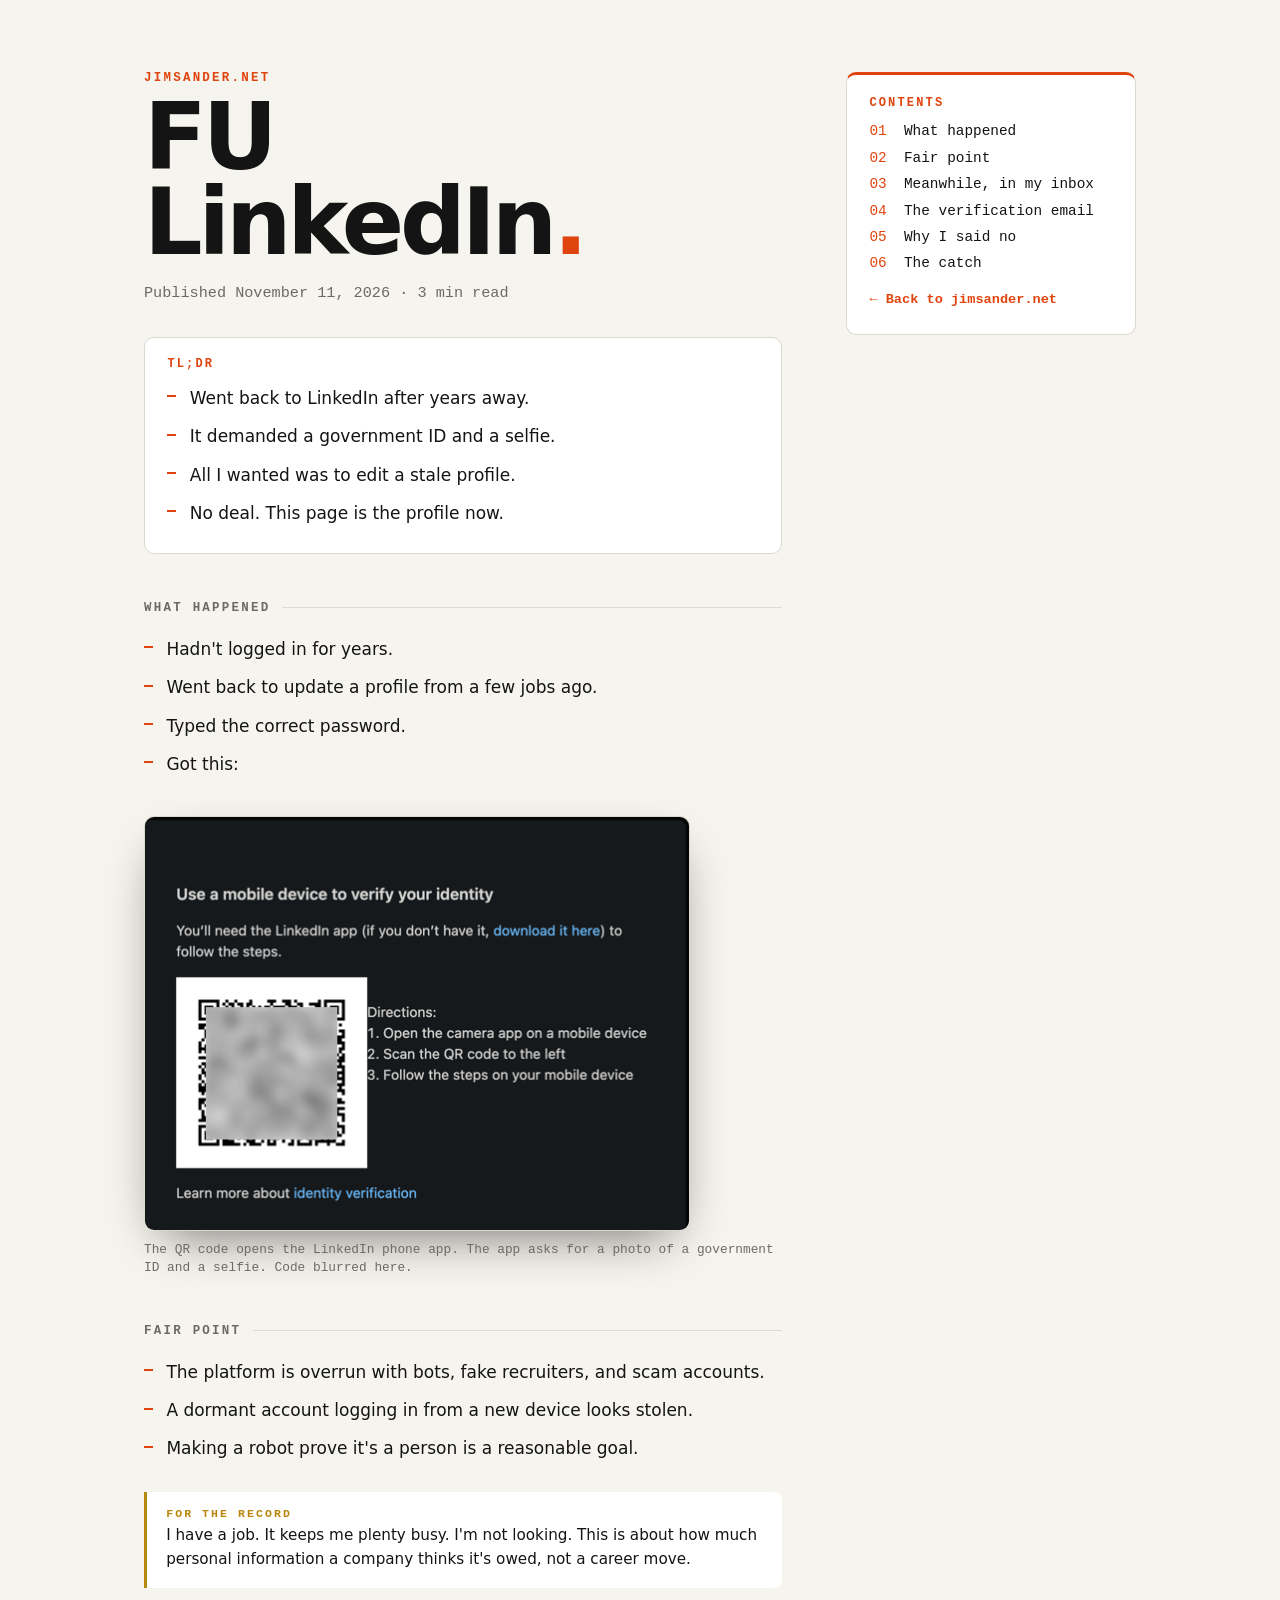
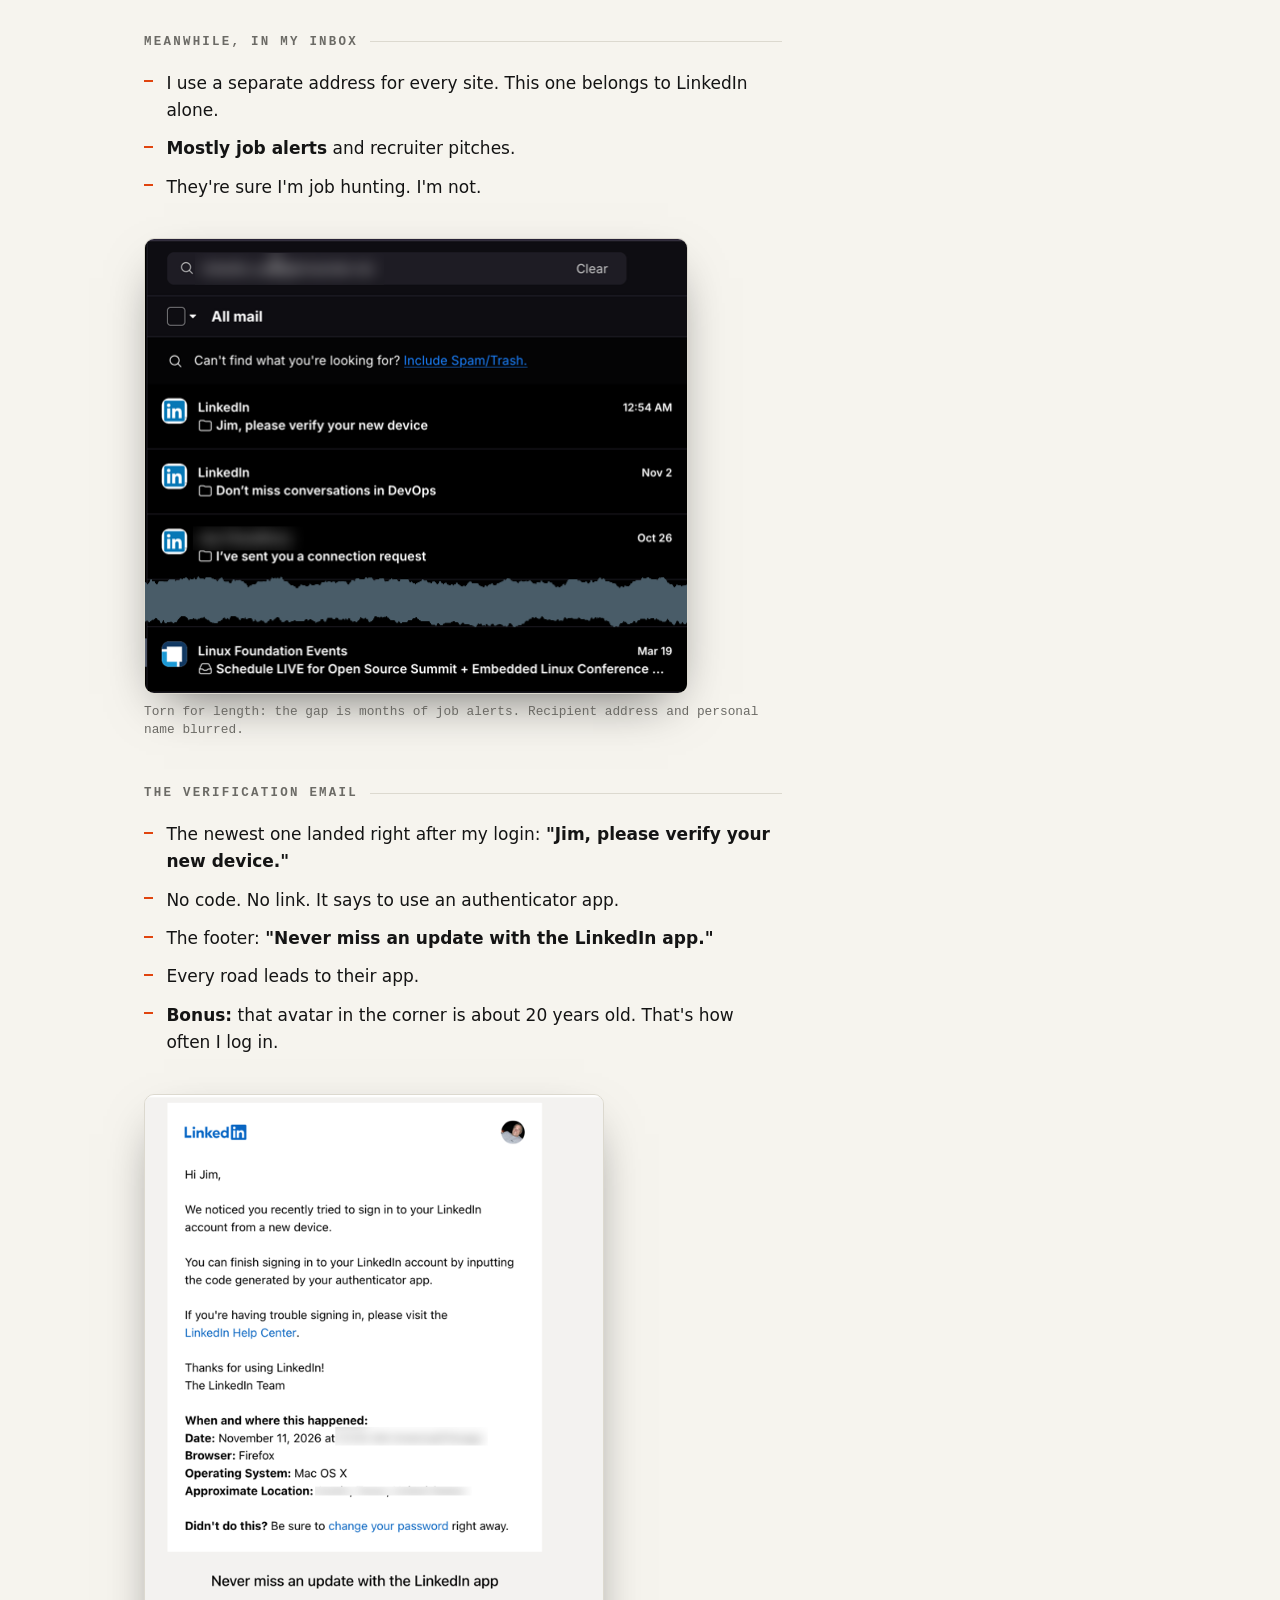
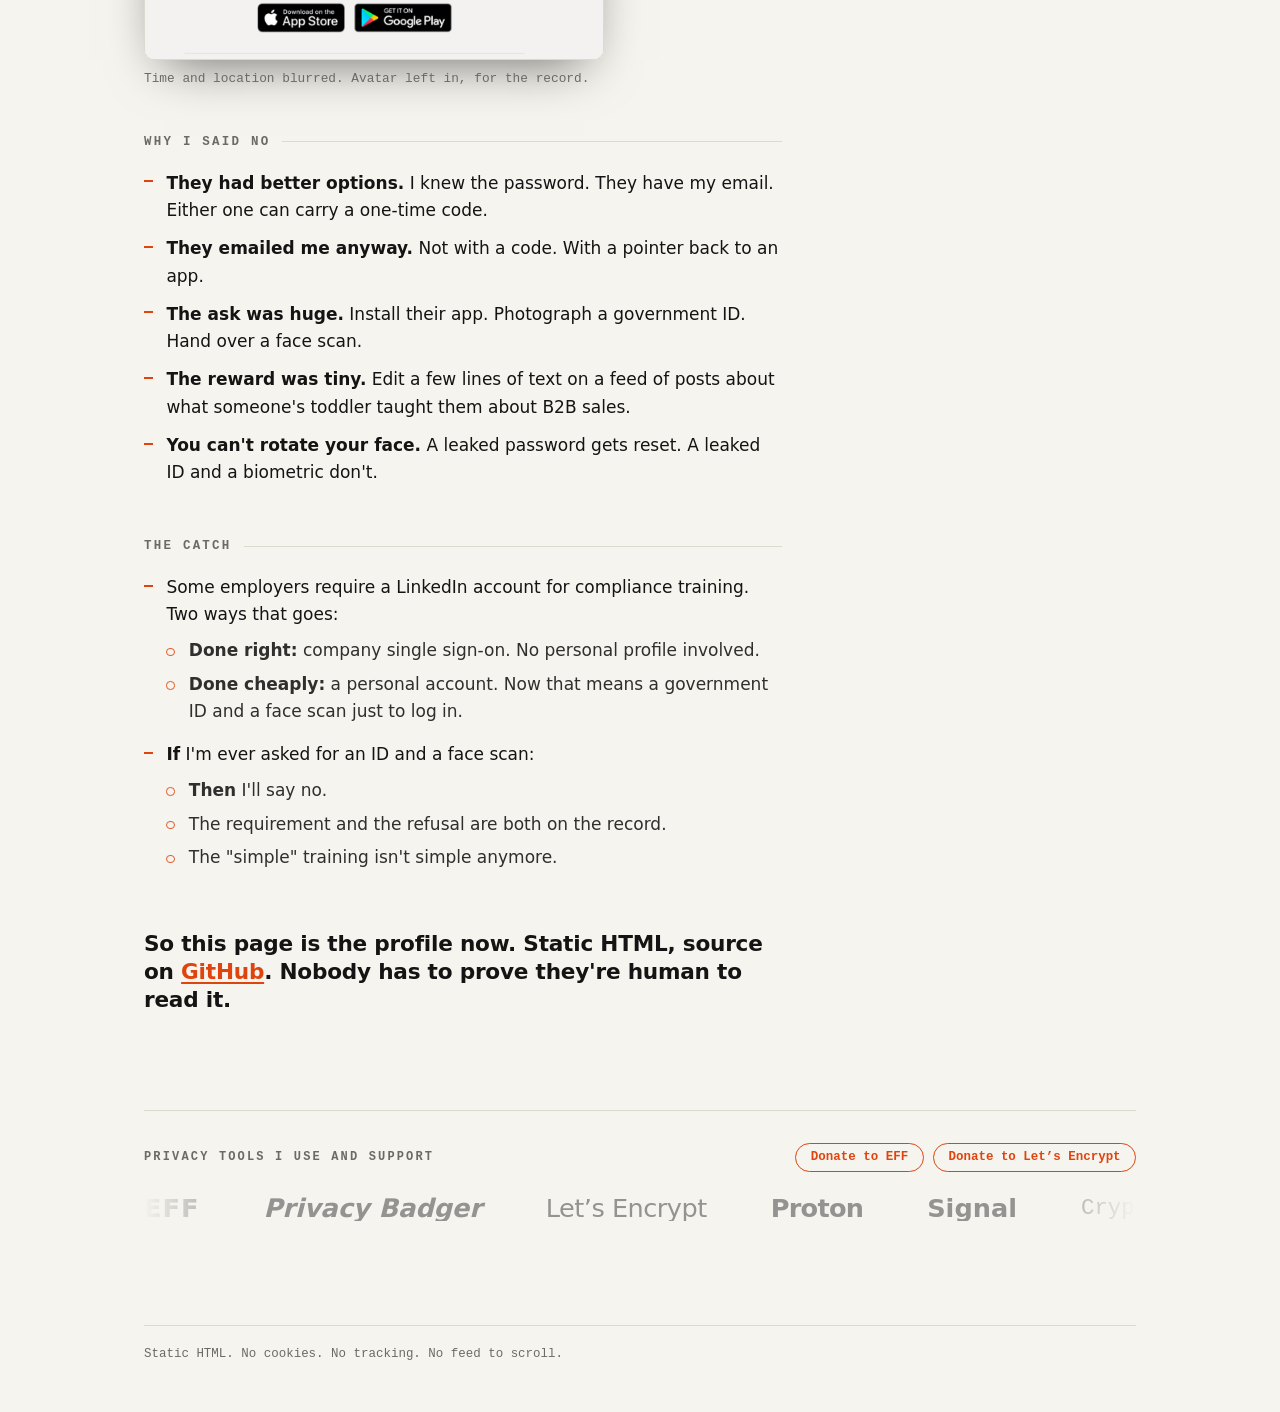
==== commit 863baee8: "Grayscale privacy-org strip with EFF and Let's Encrypt donate links" ====
--- a/why-not-linkedin.html
+++ b/why-not-linkedin.html
@@ -124,6 +124,38 @@
       <a class="more" href="index.html">&larr; Back to jimsander.net</a>
     </aside>
 
+    <section class="orgs" aria-label="Privacy tools and organizations">
+      <div class="orgs-head">
+        <h3>Privacy tools I use and support</h3>
+        <div class="donate">
+          <a href="https://supporters.eff.org/donate">Donate to EFF</a>
+          <a href="https://letsencrypt.org/donate/">Donate to Let&rsquo;s Encrypt</a>
+        </div>
+      </div>
+      <div class="marquee">
+        <div class="track">
+          <div class="set">
+          <a class="logo l-eff" href="https://www.eff.org">EFF</a>
+          <a class="logo l-badger" href="https://privacybadger.org">Privacy Badger</a>
+          <a class="logo l-le" href="https://letsencrypt.org">Let&rsquo;s Encrypt</a>
+          <a class="logo l-proton" href="https://proton.me">Proton</a>
+          <a class="logo l-signal" href="https://signal.org">Signal</a>
+          <a class="logo l-crypt" href="https://cryptomator.org">Cryptomator</a>
+          <a class="logo l-ddg" href="https://duckduckgo.com">DuckDuckGo</a>
+          </div>
+          <div class="set" aria-hidden="true">
+          <a class="logo l-eff" href="https://www.eff.org" tabindex="-1">EFF</a>
+          <a class="logo l-badger" href="https://privacybadger.org" tabindex="-1">Privacy Badger</a>
+          <a class="logo l-le" href="https://letsencrypt.org" tabindex="-1">Let&rsquo;s Encrypt</a>
+          <a class="logo l-proton" href="https://proton.me" tabindex="-1">Proton</a>
+          <a class="logo l-signal" href="https://signal.org" tabindex="-1">Signal</a>
+          <a class="logo l-crypt" href="https://cryptomator.org" tabindex="-1">Cryptomator</a>
+          <a class="logo l-ddg" href="https://duckduckgo.com" tabindex="-1">DuckDuckGo</a>
+          </div>
+        </div>
+      </div>
+    </section>
+
     <footer>Static HTML. No cookies. No tracking. No feed to scroll.</footer>
   </div>
 </body>
--- a/style.css
+++ b/style.css
@@ -254,3 +254,71 @@
 }
 .toc.side { margin: 0; padding: 0; border: 0; }
 .tldr { margin-top: 2rem; }
+
+/* privacy orgs: grayscale logo strip */
+.orgs {
+  grid-column: 1 / -1;
+  margin-top: 2rem;
+  padding: 2rem 0 1.5rem;
+  border-top: 1px solid var(--rule);
+}
+.orgs-head {
+  display: flex;
+  flex-wrap: wrap;
+  align-items: center;
+  justify-content: space-between;
+  gap: 1rem;
+  margin-bottom: 1.5rem;
+}
+.orgs-head h3 {
+  margin: 0;
+  font: 600 0.75rem/1 var(--mono);
+  letter-spacing: 0.18em;
+  text-transform: uppercase;
+  color: var(--muted);
+}
+.donate { display: flex; flex-wrap: wrap; gap: 0.6rem; }
+.donate a {
+  padding: 0.45rem 0.9rem;
+  border: 1px solid var(--accent);
+  border-radius: 999px;
+  font: 600 0.78rem/1 var(--mono);
+  text-decoration: none;
+}
+.donate a:hover { background: var(--accent); color: var(--bg); }
+.marquee {
+  overflow: hidden;
+  -webkit-mask-image: linear-gradient(90deg, transparent, #000 10%, #000 90%, transparent);
+          mask-image: linear-gradient(90deg, transparent, #000 10%, #000 90%, transparent);
+}
+.track {
+  display: flex;
+  width: max-content;
+  animation: orgs-scroll 40s linear infinite;
+}
+.marquee:hover .track { animation-play-state: paused; }
+.set { display: flex; align-items: center; gap: 4rem; padding-right: 4rem; }
+@keyframes orgs-scroll { to { transform: translateX(-50%); } }
+.logo {
+  color: var(--muted);
+  opacity: 0.7;
+  text-decoration: none;
+  white-space: nowrap;
+  font-size: 1.6rem;
+  line-height: 1;
+  filter: grayscale(1);
+  transition: opacity 0.2s, color 0.2s;
+}
+.logo:hover { opacity: 1; color: var(--fg); }
+.l-eff { font-weight: 900; letter-spacing: 0.04em; }
+.l-badger { font-weight: 700; font-style: italic; }
+.l-le { font-weight: 300; letter-spacing: -0.02em; }
+.l-proton { font-weight: 800; letter-spacing: -0.03em; }
+.l-signal { font-weight: 600; }
+.l-crypt { font: 500 1.4rem/1 var(--mono); }
+.l-ddg { font-weight: 700; letter-spacing: -0.02em; }
+@media (prefers-reduced-motion: reduce) {
+  .track { animation: none; width: auto; }
+  .set { flex-wrap: wrap; gap: 1.5rem 3rem; }
+  .set[aria-hidden="true"] { display: none; }
+}
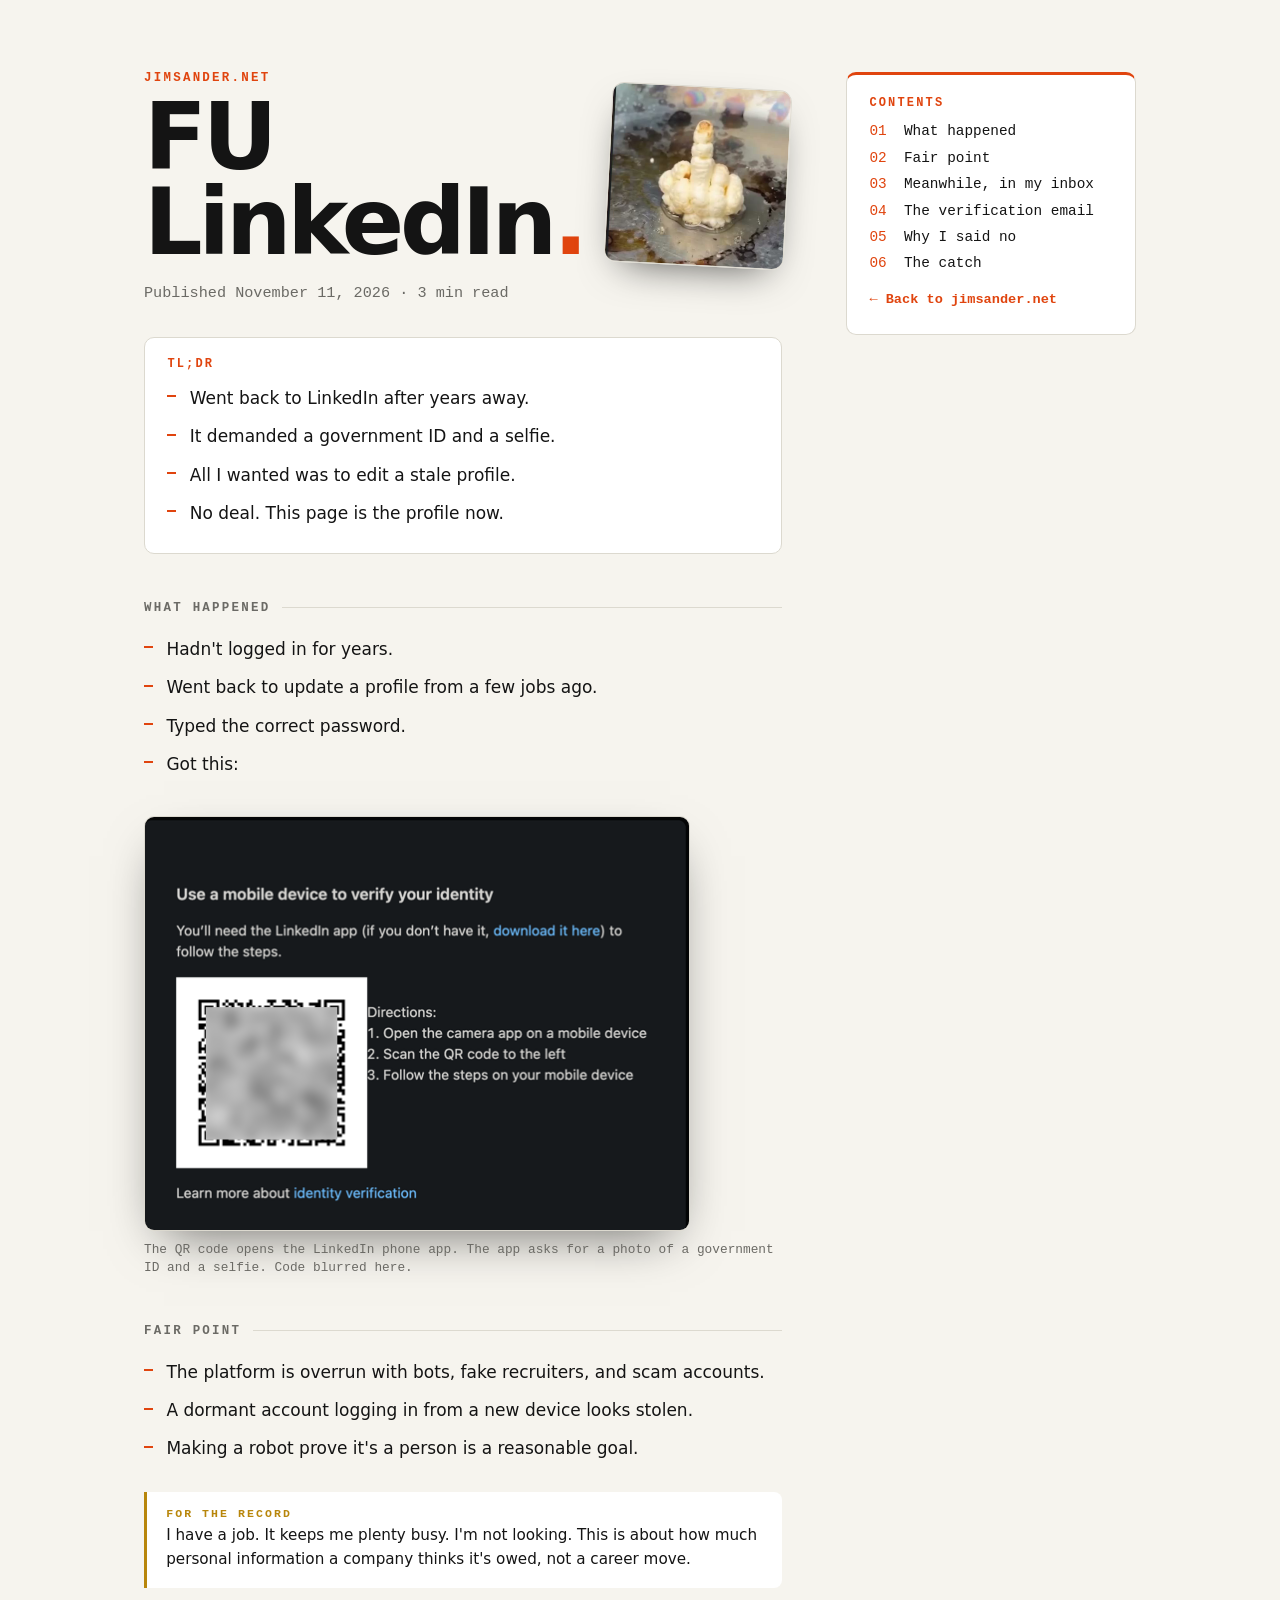
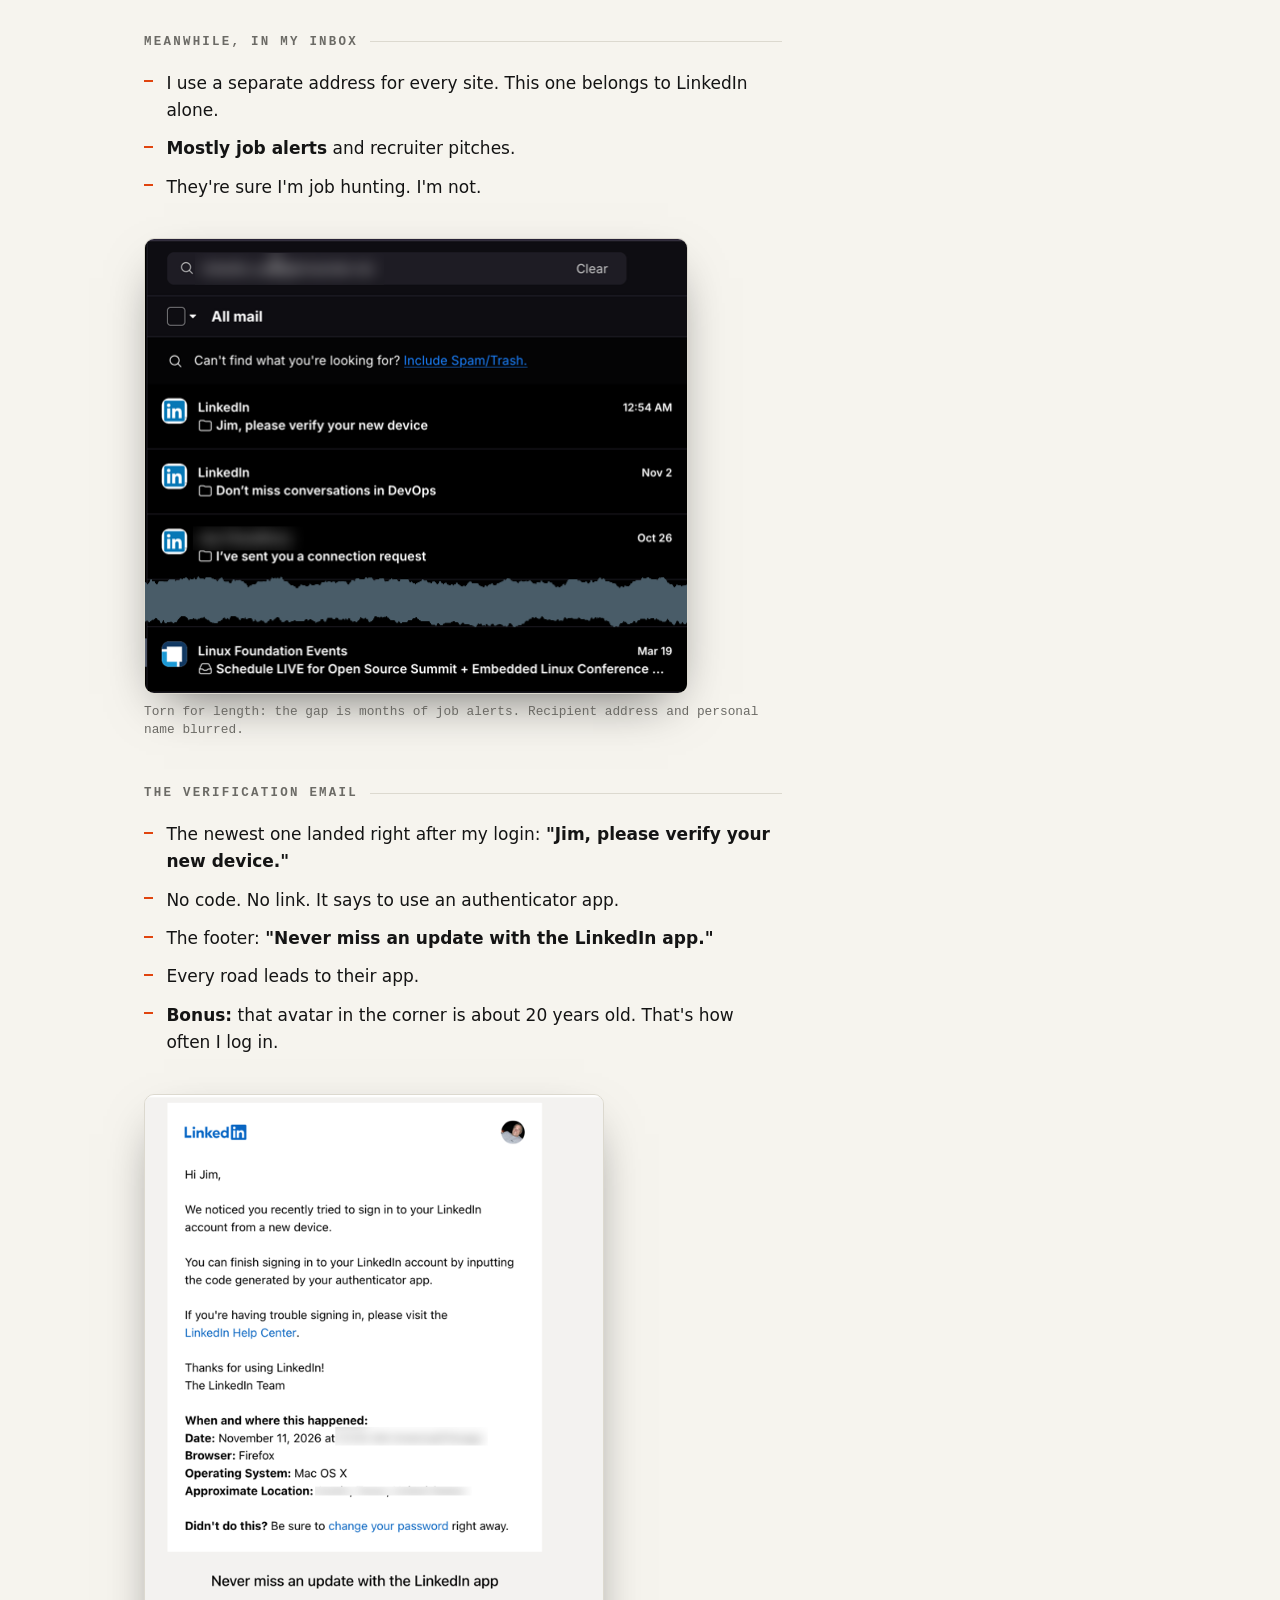
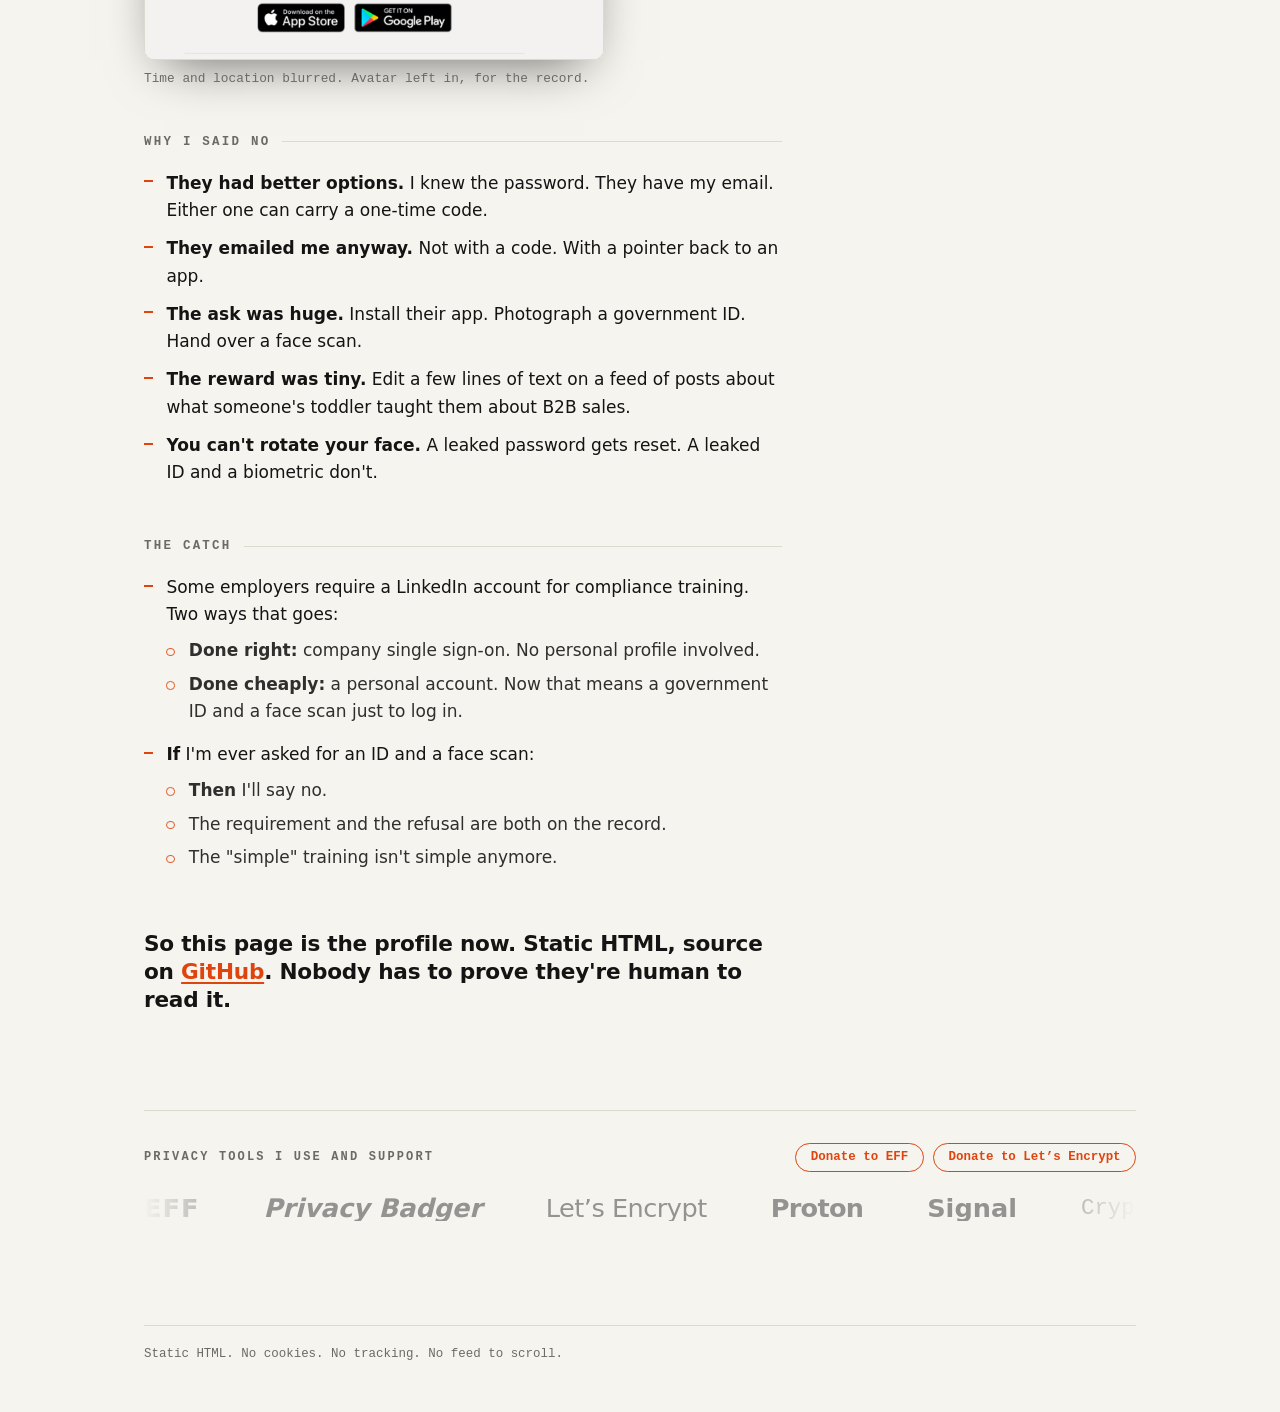
==== commit 5a6f8fb1: "Popcorn video in article header and home sidebar; Claude jockey line" ====
--- a/why-not-linkedin.html
+++ b/why-not-linkedin.html
@@ -10,8 +10,13 @@
 <body>
   <div class="wrap">
     <main>
-      <p class="kicker"><a href="index.html">jimsander.net</a></p>
-      <h1>FU<br>LinkedIn<span class="dot">.</span></h1>
+      <div class="hero">
+        <div>
+          <p class="kicker"><a href="index.html">jimsander.net</a></p>
+          <h1>FU<br>LinkedIn<span class="dot">.</span></h1>
+        </div>
+        <video class="hero-vid" src="media/popcorn.mp4" poster="media/popcorn.jpg" autoplay muted loop playsinline aria-label="Popcorn kernel pops into a middle finger"></video>
+      </div>
       <p class="tag">Published <time datetime="2026-11-11">November 11, 2026</time> &middot; 3 min read</p>
 
       <div class="tldr">
--- a/style.css
+++ b/style.css
@@ -322,3 +322,33 @@
   .set { flex-wrap: wrap; gap: 1.5rem 3rem; }
   .set[aria-hidden="true"] { display: none; }
 }
+
+/* quip under tagline */
+.quip {
+  margin: 0.35rem 0 0;
+  color: var(--muted);
+  font: italic 0.9rem/1.4 var(--sans);
+  opacity: 0.85;
+}
+
+/* popcorn */
+.hero { display: flex; align-items: flex-end; justify-content: space-between; gap: 1.5rem; }
+.hero-vid {
+  width: clamp(110px, 18vw, 180px);
+  aspect-ratio: 1;
+  border-radius: 12px;
+  border: 1px solid var(--rule);
+  object-fit: cover;
+  transform: rotate(3deg);
+  box-shadow: 0 16px 40px -18px rgba(0, 0, 0, 0.7);
+}
+aside .thumb {
+  display: block;
+  width: 100%;
+  aspect-ratio: 4 / 3;
+  object-fit: cover;
+  object-position: 50% 60%;
+  margin: 0 0 1rem;
+  border-radius: 8px;
+  border: 1px solid var(--rule);
+}
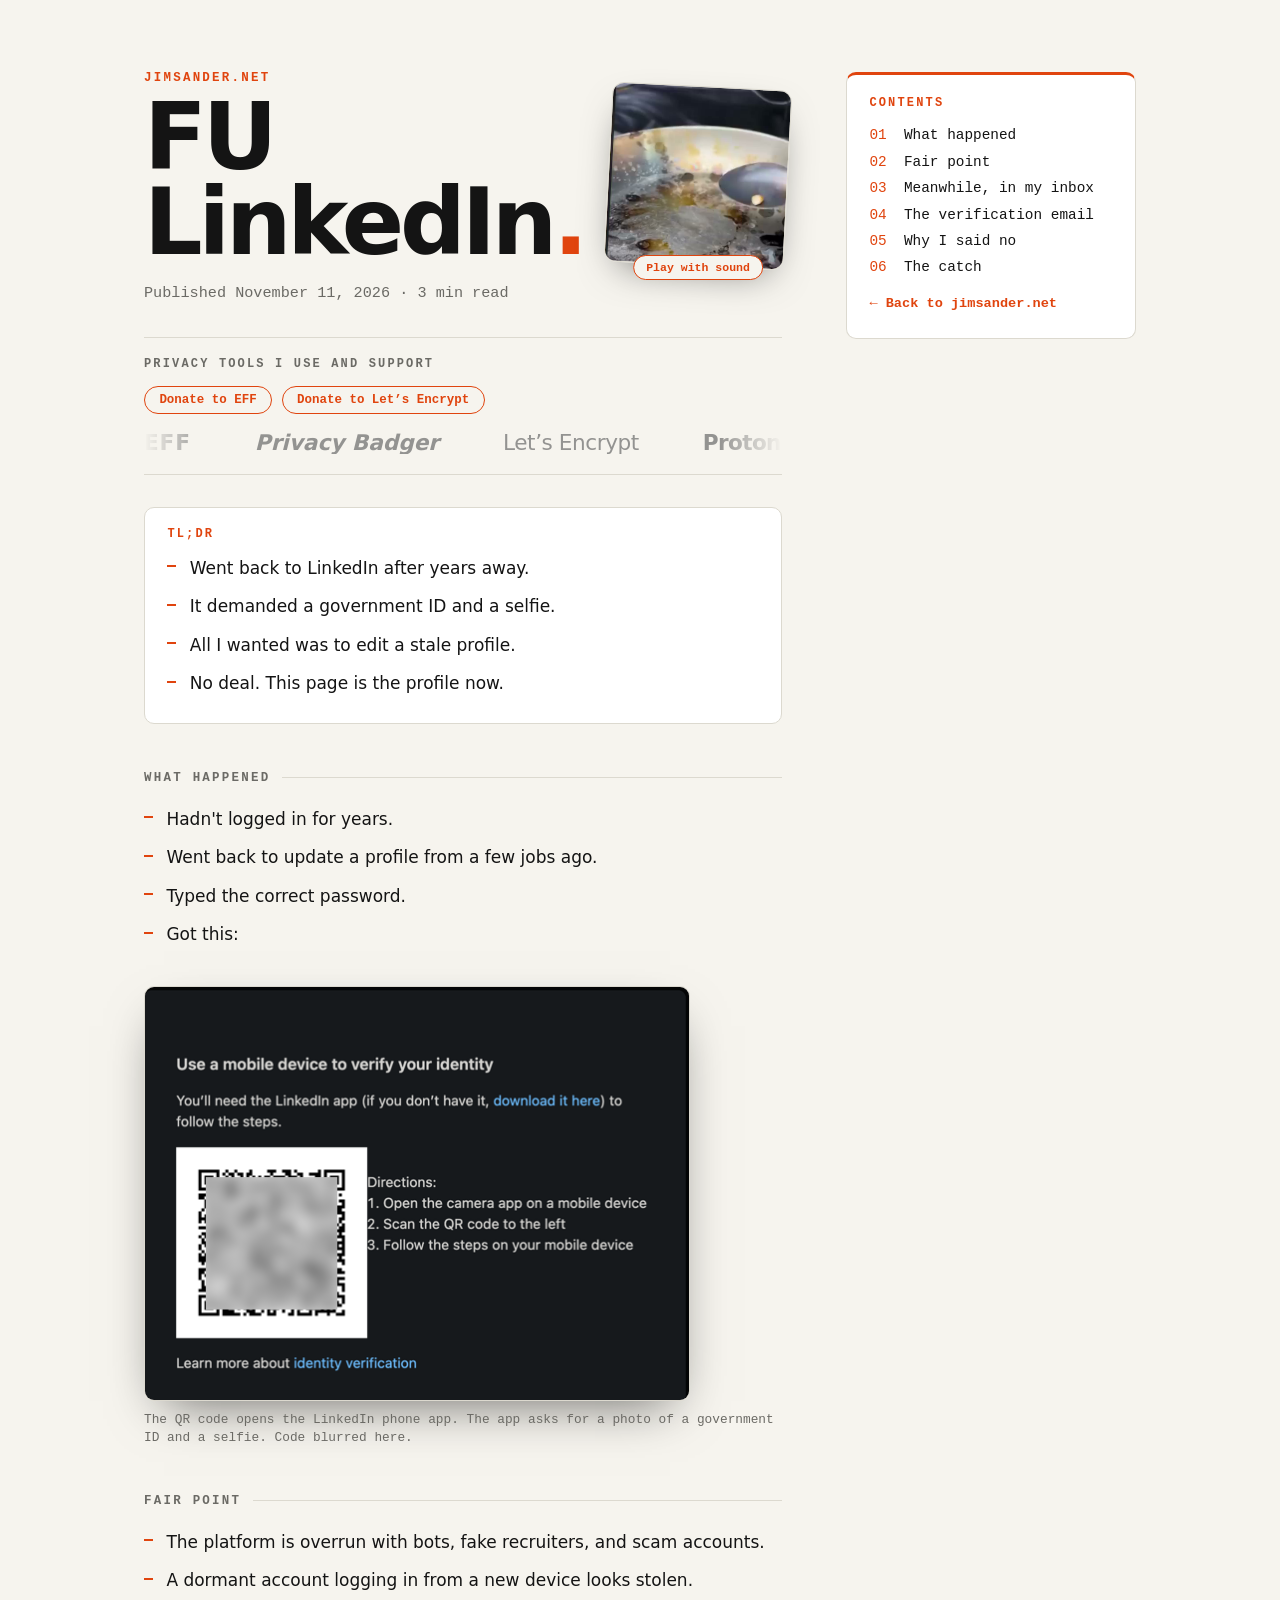
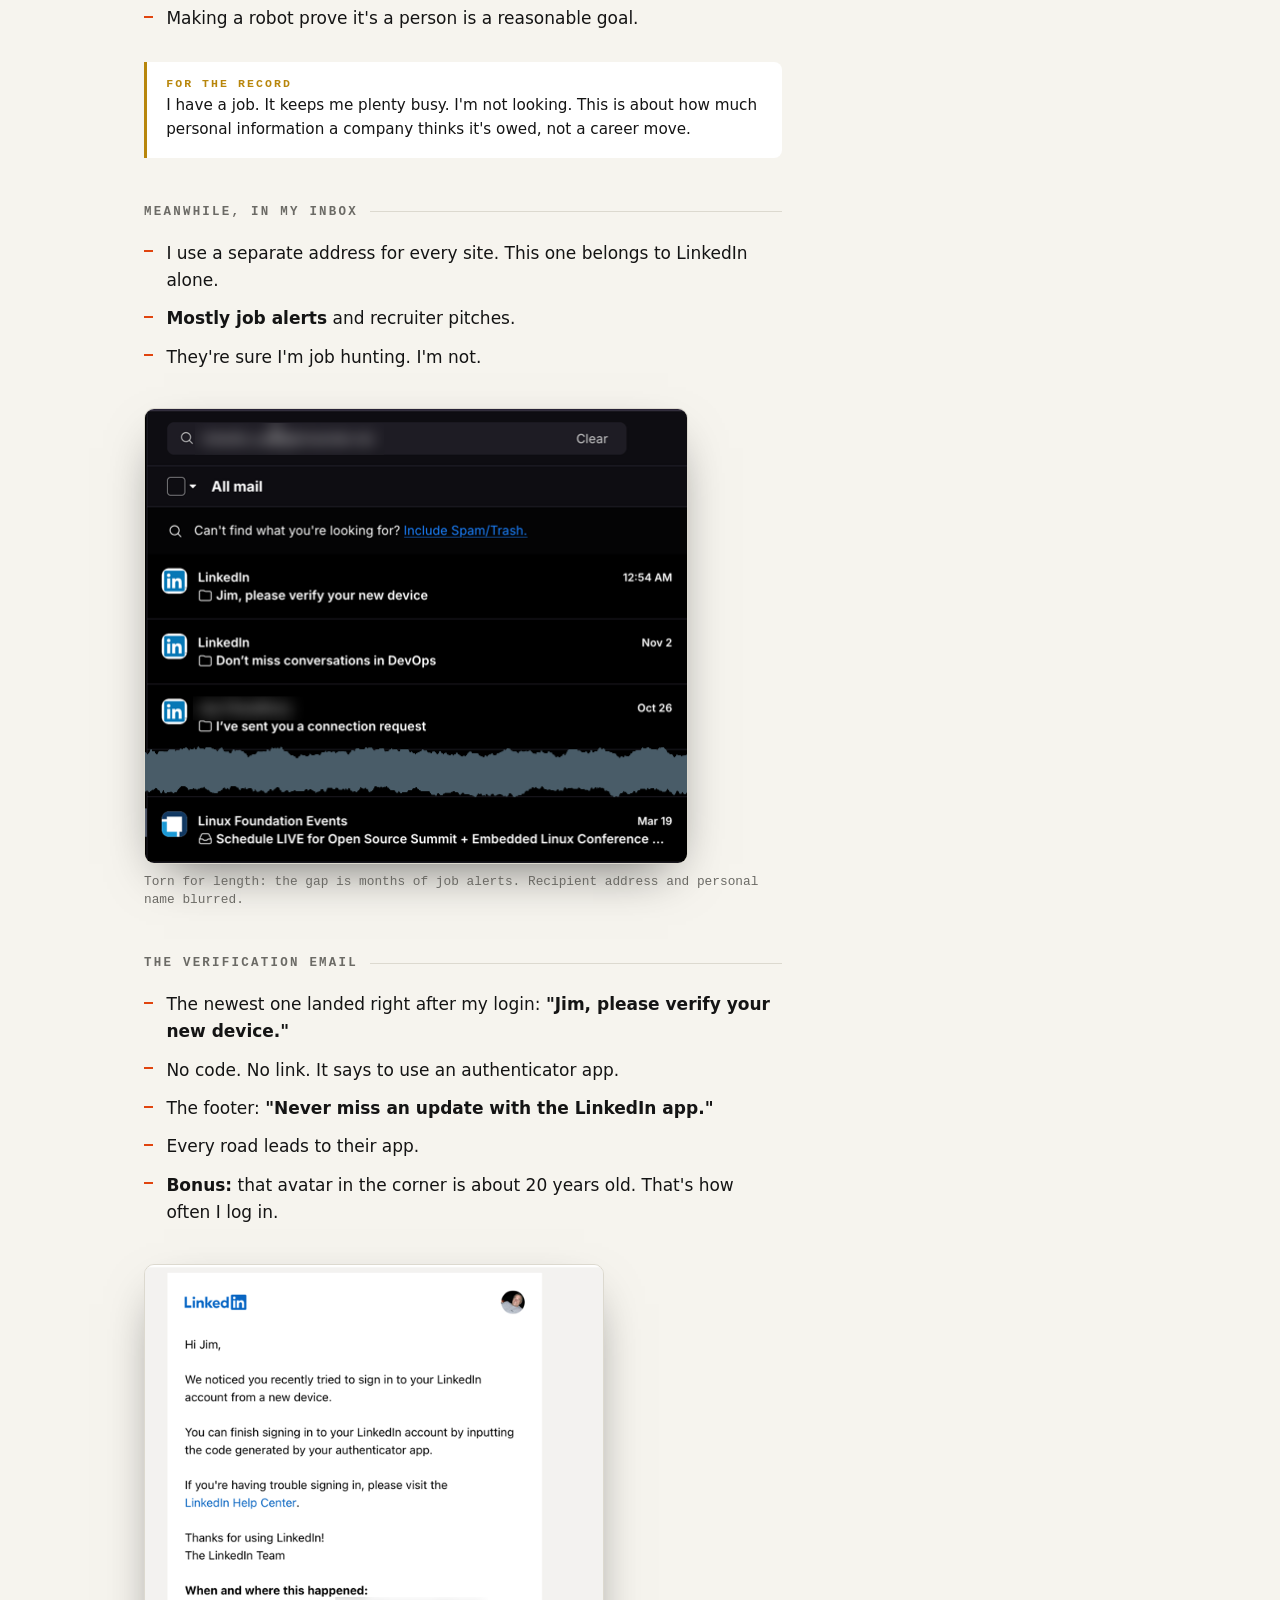
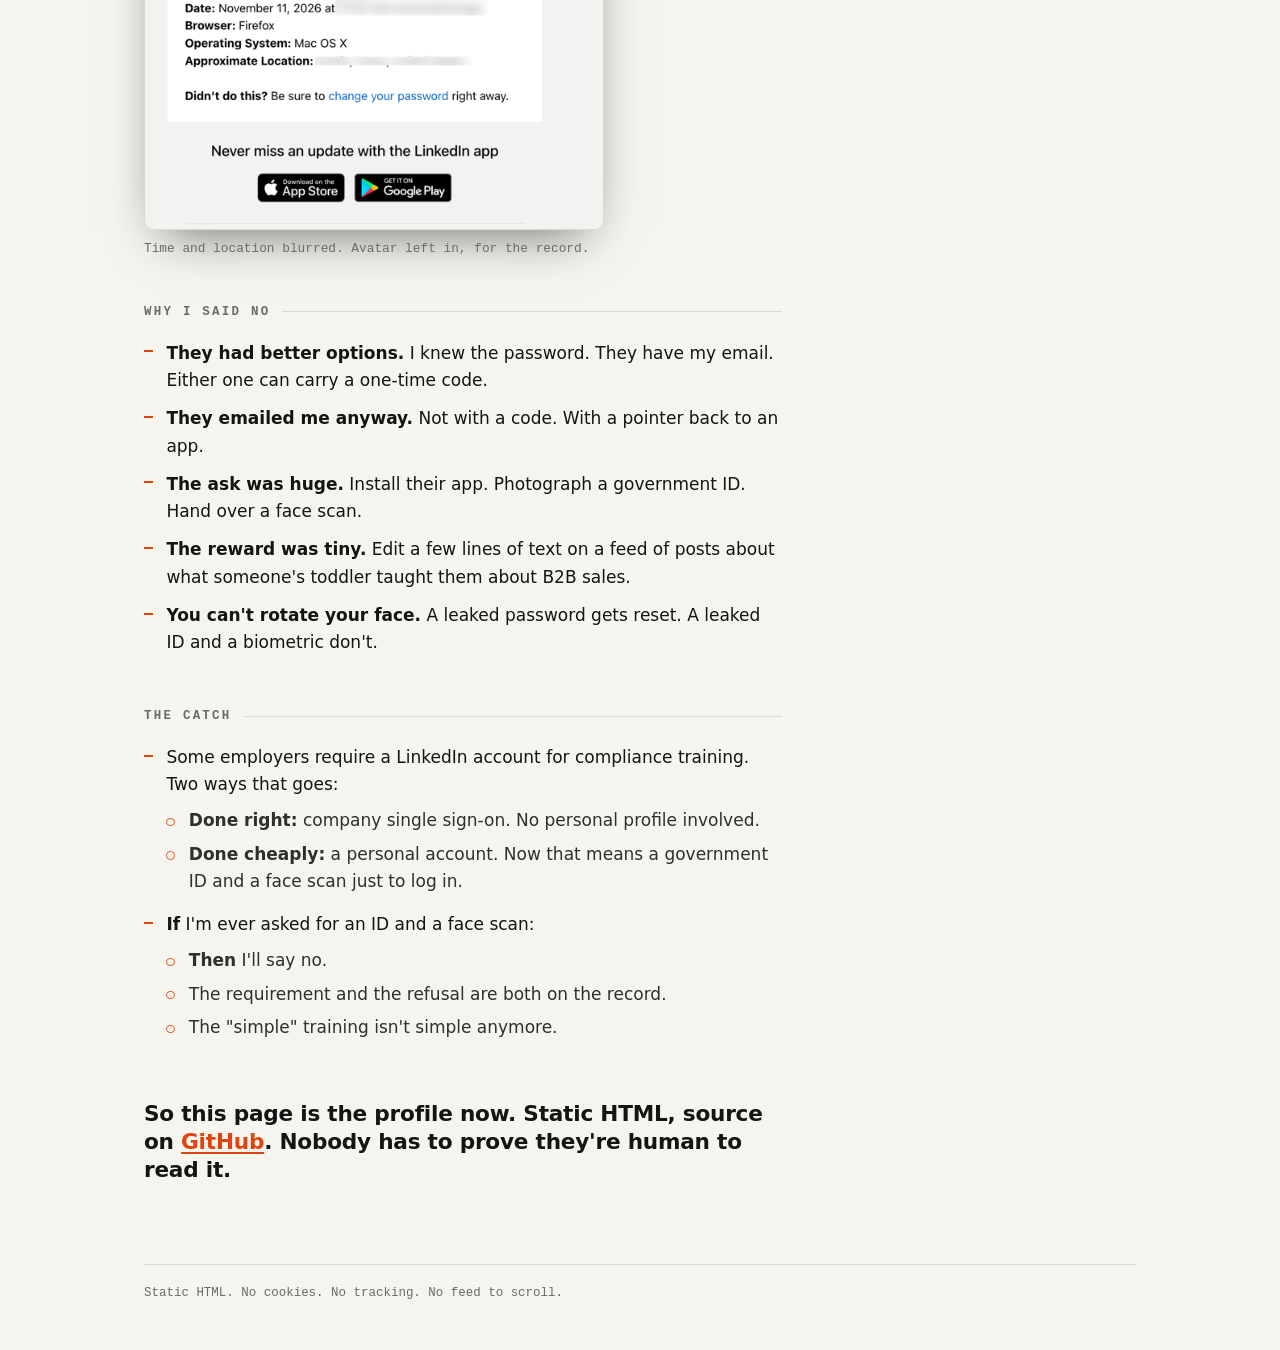
==== commit 4e9d3d8a: "One-shot popcorn with sound, scroller under hero, quip, smaller thumbnail" ====
--- a/why-not-linkedin.html
+++ b/why-not-linkedin.html
@@ -15,9 +15,44 @@
           <p class="kicker"><a href="index.html">jimsander.net</a></p>
           <h1>FU<br>LinkedIn<span class="dot">.</span></h1>
         </div>
-        <video class="hero-vid" src="media/popcorn.mp4" poster="media/popcorn.jpg" autoplay muted loop playsinline aria-label="Popcorn kernel pops into a middle finger"></video>
+        <div class="hero-media">
+          <video id="popcorn" class="hero-vid" src="media/popcorn-full.mp4" poster="media/popcorn-full.jpg" autoplay muted playsinline aria-label="Popcorn kernel pops into a middle finger"></video>
+          <button id="popcorn-sound" class="sound" type="button">Play with sound</button>
+        </div>
       </div>
       <p class="tag">Published <time datetime="2026-11-11">November 11, 2026</time> &middot; 3 min read</p>
+
+      <section class="orgs" aria-label="Privacy tools and organizations">
+        <div class="orgs-head">
+          <h3>Privacy tools I use and support</h3>
+          <div class="donate">
+            <a href="https://supporters.eff.org/donate">Donate to EFF</a>
+            <a href="https://letsencrypt.org/donate/">Donate to Let&rsquo;s Encrypt</a>
+          </div>
+        </div>
+        <div class="marquee">
+          <div class="track">
+            <div class="set">
+            <a class="logo l-eff" href="https://www.eff.org">EFF</a>
+            <a class="logo l-badger" href="https://privacybadger.org">Privacy Badger</a>
+            <a class="logo l-le" href="https://letsencrypt.org">Let&rsquo;s Encrypt</a>
+            <a class="logo l-proton" href="https://proton.me">Proton</a>
+            <a class="logo l-signal" href="https://signal.org">Signal</a>
+            <a class="logo l-crypt" href="https://cryptomator.org">Cryptomator</a>
+            <a class="logo l-ddg" href="https://duckduckgo.com">DuckDuckGo</a>
+            </div>
+            <div class="set" aria-hidden="true">
+            <a class="logo l-eff" href="https://www.eff.org" tabindex="-1">EFF</a>
+            <a class="logo l-badger" href="https://privacybadger.org" tabindex="-1">Privacy Badger</a>
+            <a class="logo l-le" href="https://letsencrypt.org" tabindex="-1">Let&rsquo;s Encrypt</a>
+            <a class="logo l-proton" href="https://proton.me" tabindex="-1">Proton</a>
+            <a class="logo l-signal" href="https://signal.org" tabindex="-1">Signal</a>
+            <a class="logo l-crypt" href="https://cryptomator.org" tabindex="-1">Cryptomator</a>
+            <a class="logo l-ddg" href="https://duckduckgo.com" tabindex="-1">DuckDuckGo</a>
+            </div>
+          </div>
+        </div>
+      </section>
 
       <div class="tldr">
         <h3>TL;DR</h3>
@@ -129,39 +164,22 @@
       <a class="more" href="index.html">&larr; Back to jimsander.net</a>
     </aside>
 
-    <section class="orgs" aria-label="Privacy tools and organizations">
-      <div class="orgs-head">
-        <h3>Privacy tools I use and support</h3>
-        <div class="donate">
-          <a href="https://supporters.eff.org/donate">Donate to EFF</a>
-          <a href="https://letsencrypt.org/donate/">Donate to Let&rsquo;s Encrypt</a>
-        </div>
-      </div>
-      <div class="marquee">
-        <div class="track">
-          <div class="set">
-          <a class="logo l-eff" href="https://www.eff.org">EFF</a>
-          <a class="logo l-badger" href="https://privacybadger.org">Privacy Badger</a>
-          <a class="logo l-le" href="https://letsencrypt.org">Let&rsquo;s Encrypt</a>
-          <a class="logo l-proton" href="https://proton.me">Proton</a>
-          <a class="logo l-signal" href="https://signal.org">Signal</a>
-          <a class="logo l-crypt" href="https://cryptomator.org">Cryptomator</a>
-          <a class="logo l-ddg" href="https://duckduckgo.com">DuckDuckGo</a>
-          </div>
-          <div class="set" aria-hidden="true">
-          <a class="logo l-eff" href="https://www.eff.org" tabindex="-1">EFF</a>
-          <a class="logo l-badger" href="https://privacybadger.org" tabindex="-1">Privacy Badger</a>
-          <a class="logo l-le" href="https://letsencrypt.org" tabindex="-1">Let&rsquo;s Encrypt</a>
-          <a class="logo l-proton" href="https://proton.me" tabindex="-1">Proton</a>
-          <a class="logo l-signal" href="https://signal.org" tabindex="-1">Signal</a>
-          <a class="logo l-crypt" href="https://cryptomator.org" tabindex="-1">Cryptomator</a>
-          <a class="logo l-ddg" href="https://duckduckgo.com" tabindex="-1">DuckDuckGo</a>
-          </div>
-        </div>
-      </div>
-    </section>
-
     <footer>Static HTML. No cookies. No tracking. No feed to scroll.</footer>
   </div>
+  <script>
+    (function () {
+      var v = document.getElementById("popcorn");
+      var b = document.getElementById("popcorn-sound");
+      function play() {
+        v.muted = false;
+        v.currentTime = 0;
+        v.play();
+        b.textContent = "Playing...";
+      }
+      v.addEventListener("ended", function () { b.textContent = v.muted ? "Play with sound" : "Play again"; });
+      b.addEventListener("click", play);
+      v.addEventListener("click", play);
+    })();
+  </script>
 </body>
 </html>
--- a/style.css
+++ b/style.css
@@ -352,3 +352,41 @@
   border-radius: 8px;
   border: 1px solid var(--rule);
 }
+
+/* smaller sidebar thumbnail */
+aside .thumb {
+  float: right;
+  width: 84px;
+  aspect-ratio: 1;
+  margin: -0.25rem 0 0.5rem 0.75rem;
+  object-position: 50% 50%;
+}
+aside h3 { min-height: 1rem; }
+
+/* article video with sound toggle */
+.hero-media { position: relative; flex: none; }
+.hero-vid { cursor: pointer; display: block; }
+.sound {
+  position: absolute;
+  left: 50%;
+  bottom: -0.9rem;
+  transform: translateX(-50%);
+  padding: 0.35rem 0.75rem;
+  border: 1px solid var(--accent);
+  border-radius: 999px;
+  background: var(--bg);
+  color: var(--accent);
+  font: 600 0.72rem/1 var(--mono);
+  cursor: pointer;
+  white-space: nowrap;
+}
+.sound:hover { background: var(--accent); color: var(--bg); }
+
+/* scroller under the hero */
+main .orgs {
+  margin-top: 2rem;
+  padding: 1.25rem 0;
+  border-bottom: 1px solid var(--rule);
+}
+main .orgs .orgs-head { margin-bottom: 1.1rem; }
+main .orgs .logo { font-size: 1.35rem; }
